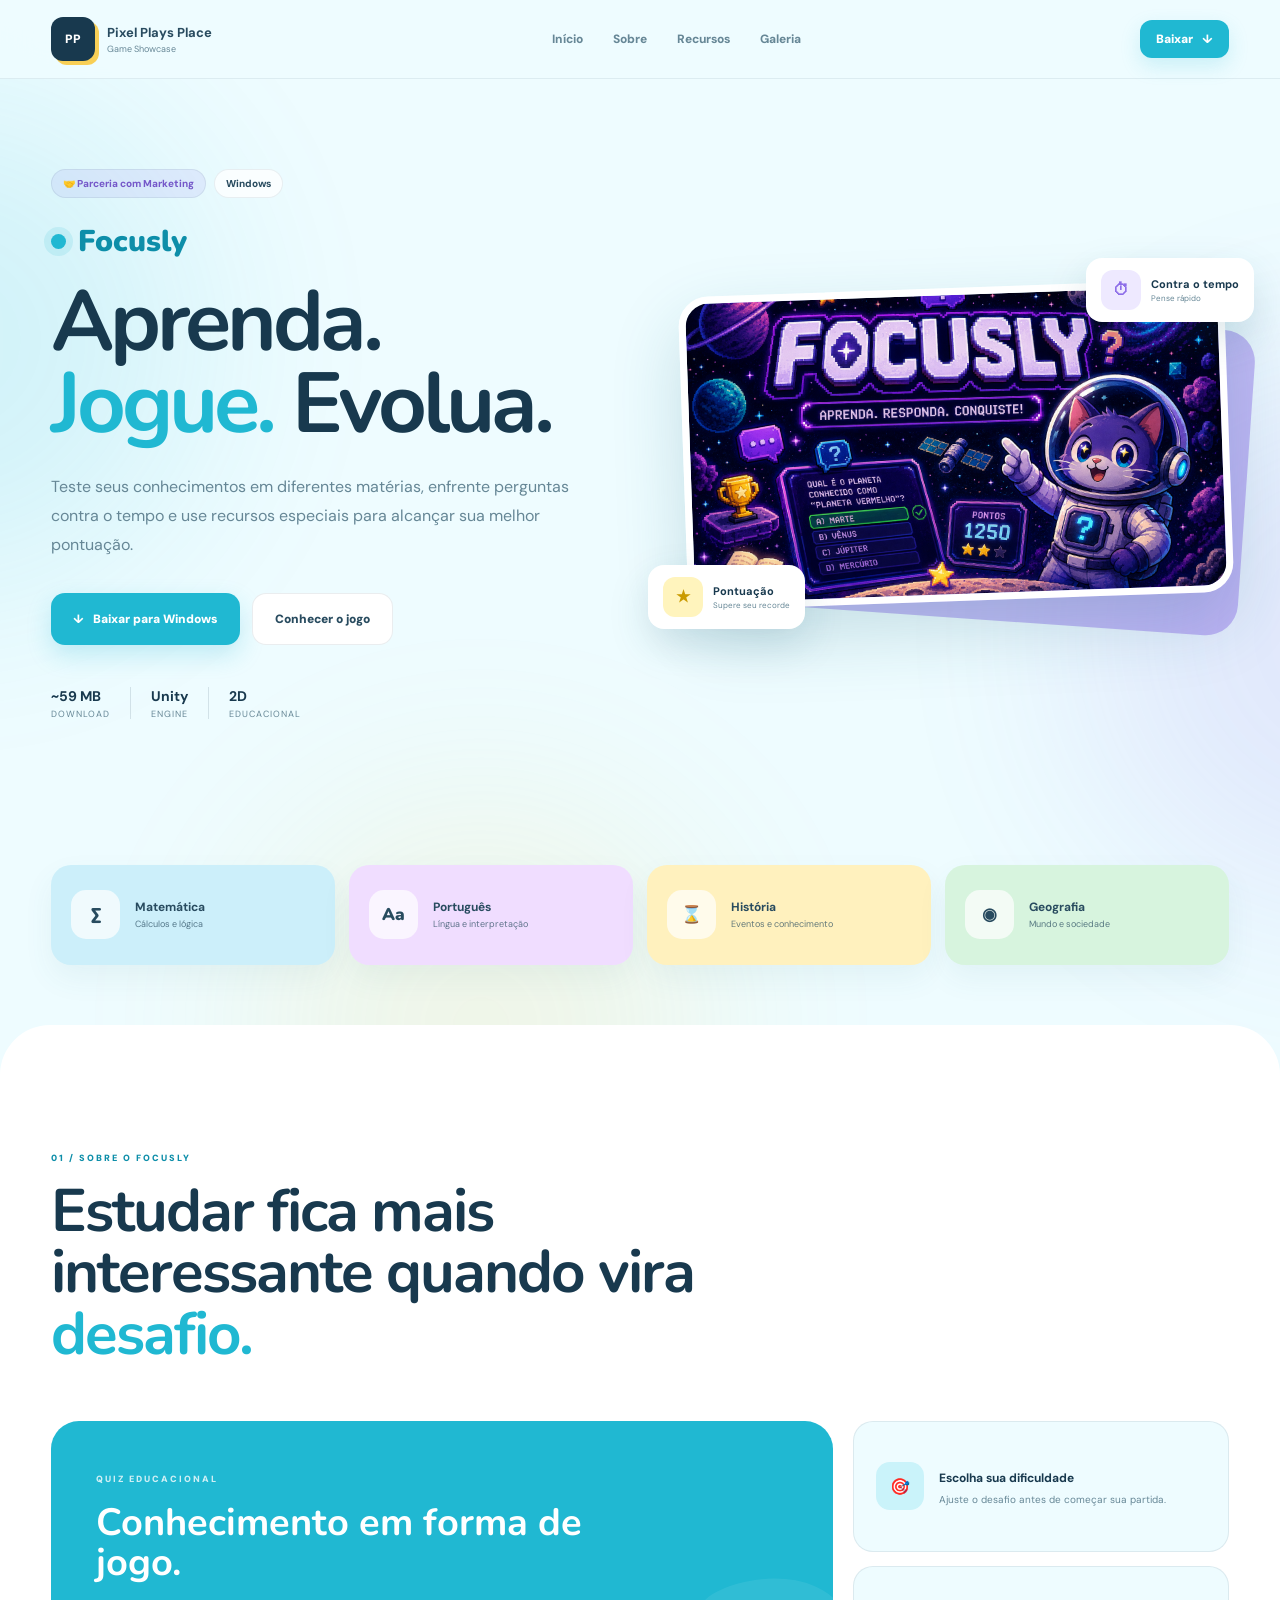
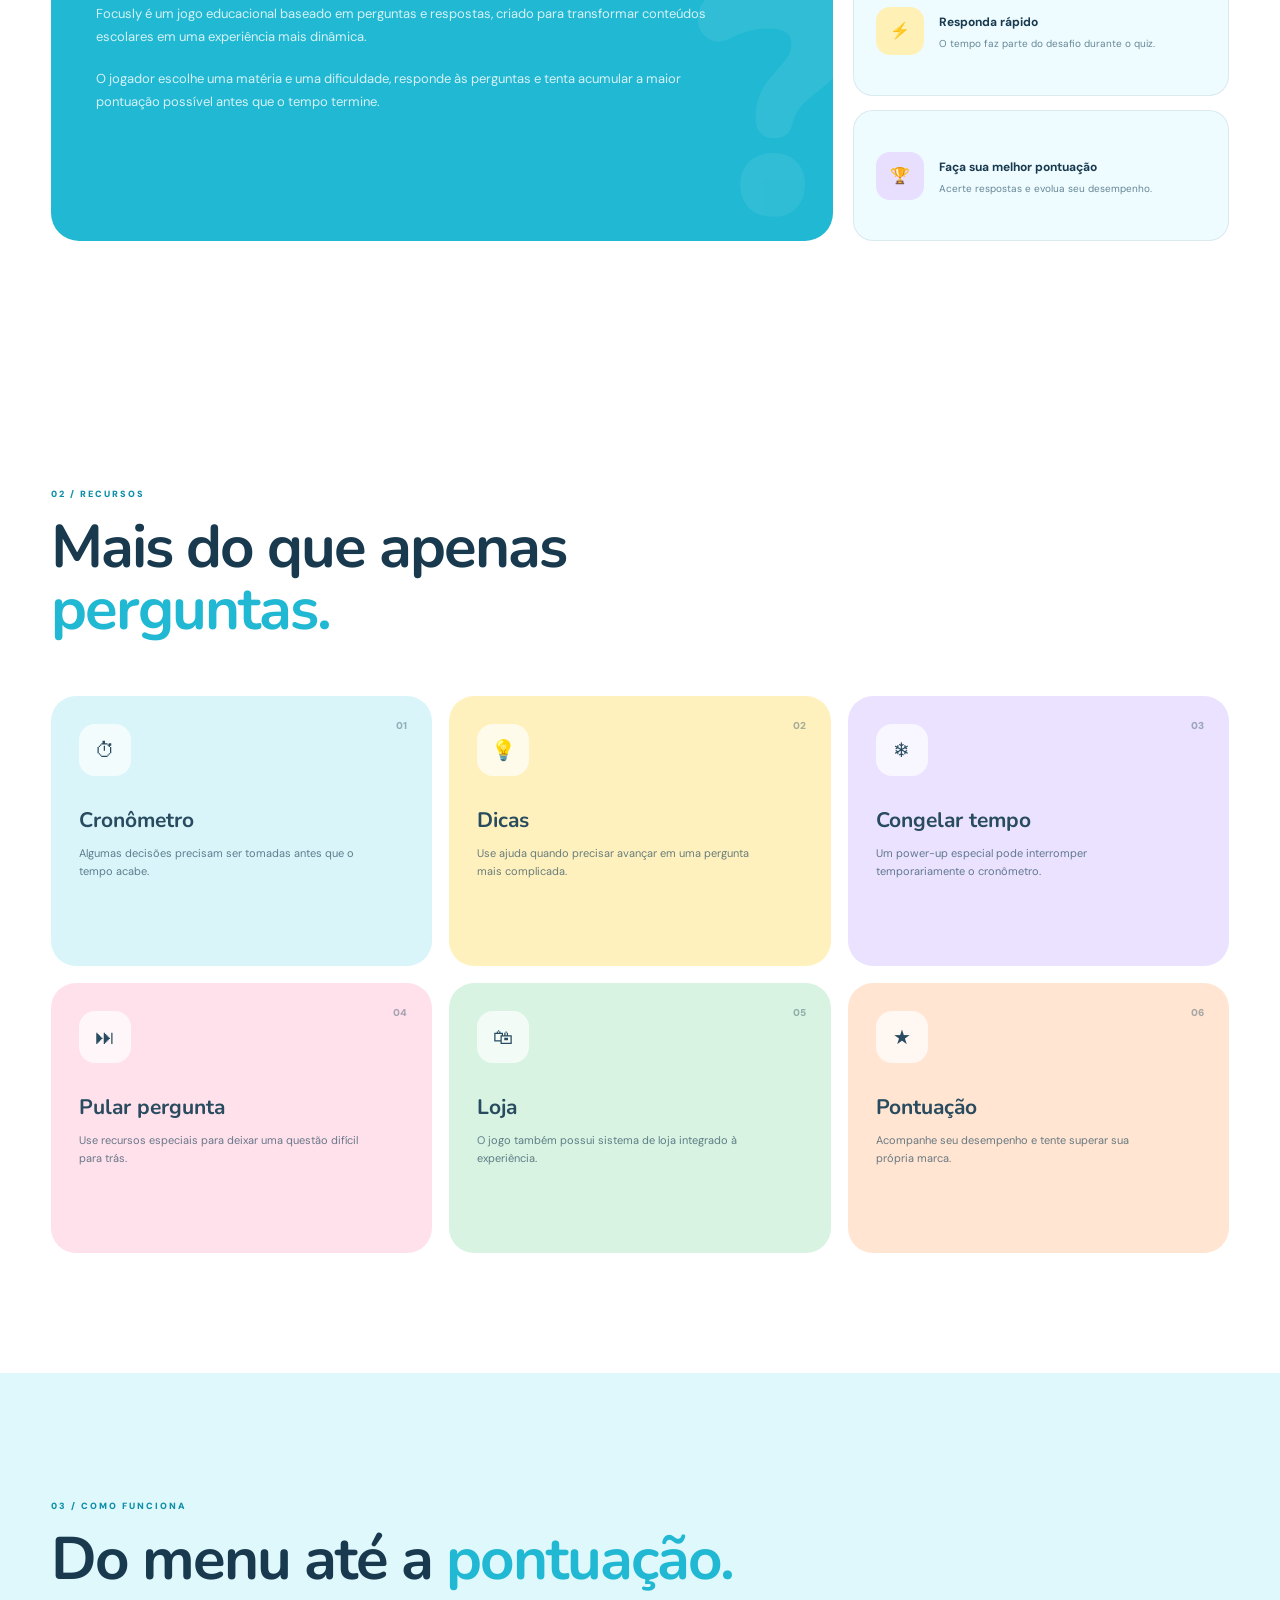
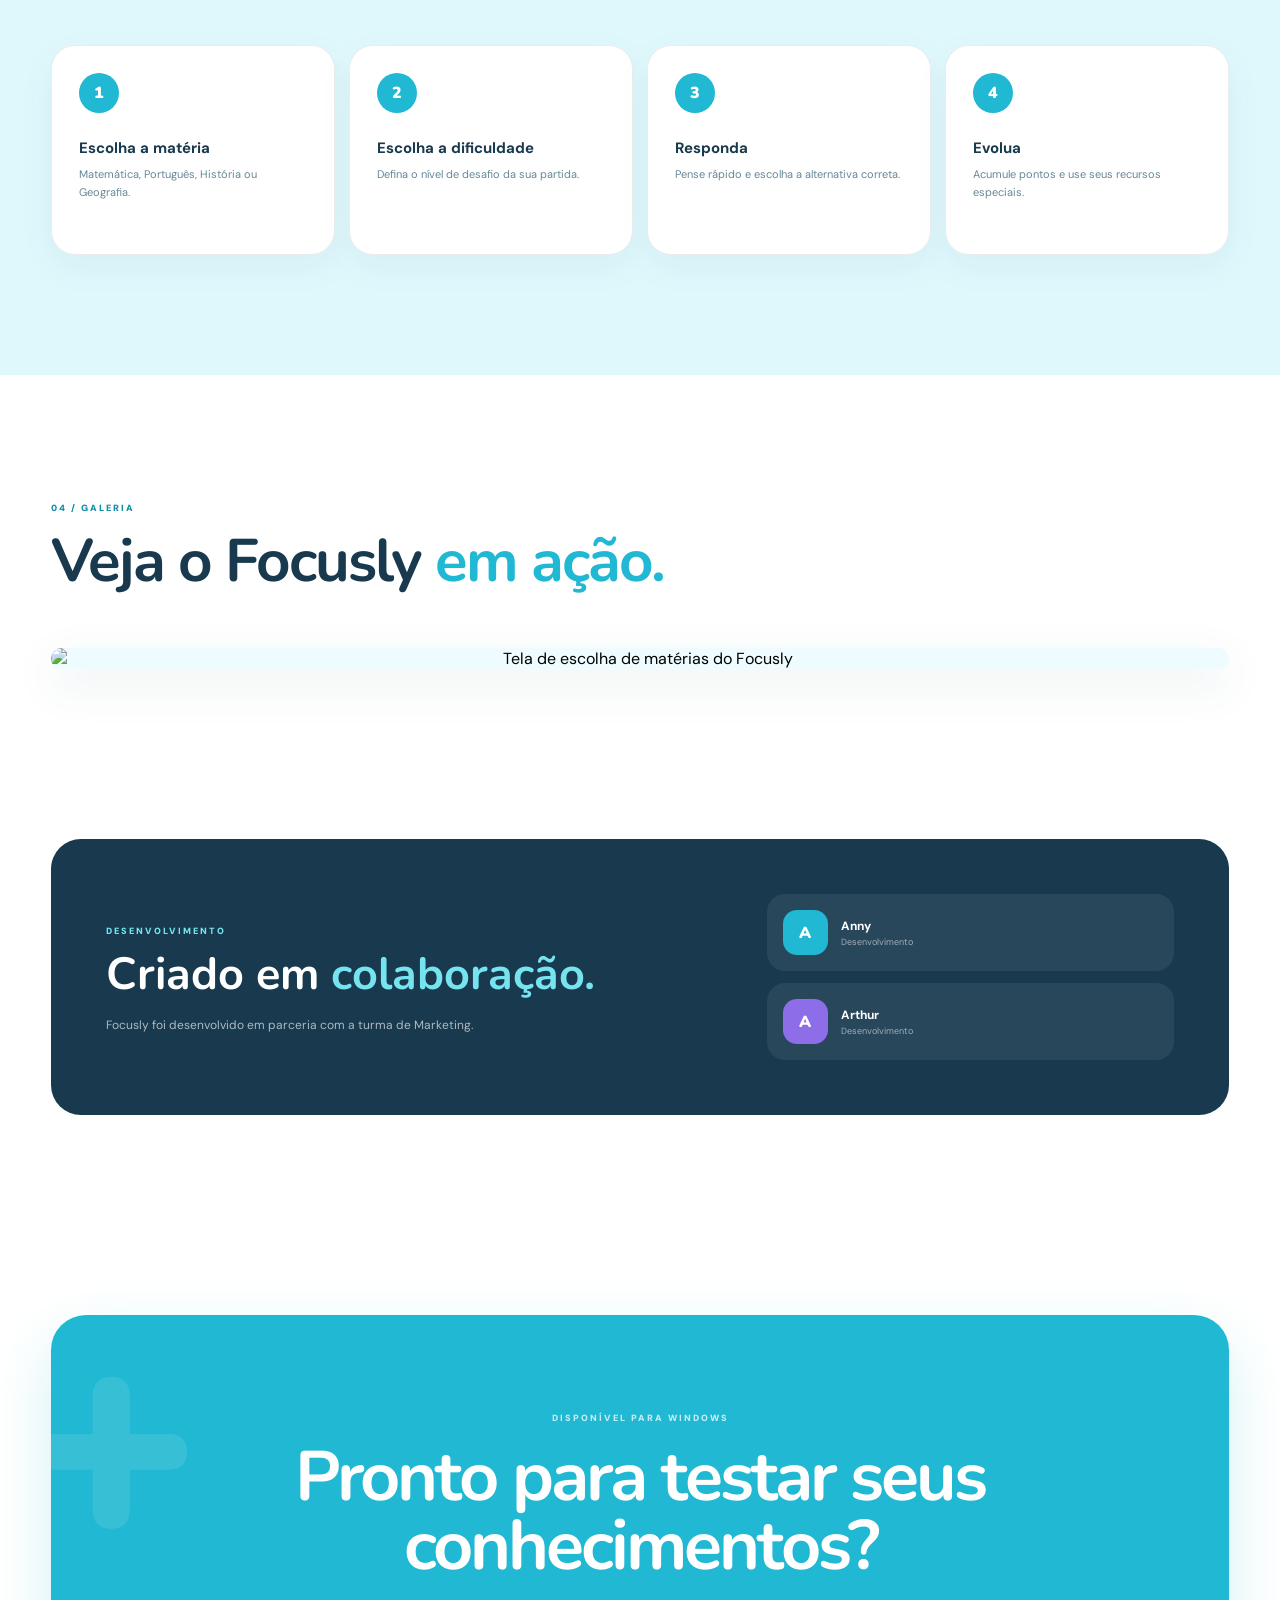
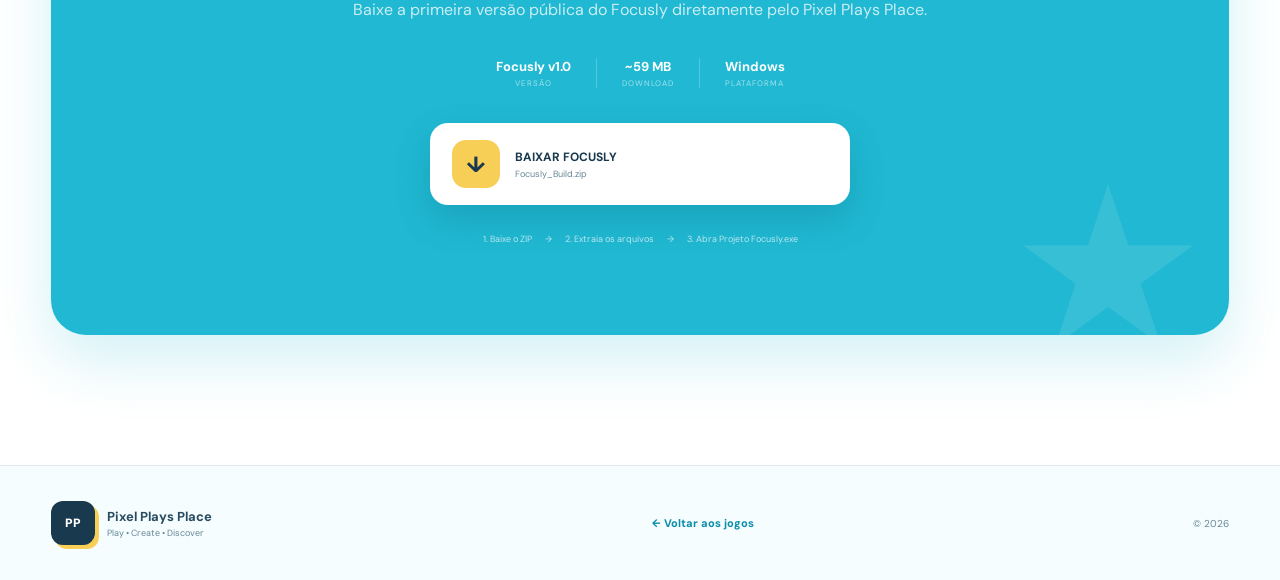
==== jogos/focusly.html @ 1f6dc131 "Focusly" ====
<!DOCTYPE html>
<html lang="pt-BR">
<head>
  <meta charset="UTF-8">

  <meta
    name="viewport"
    content="width=device-width, initial-scale=1.0"
  >

  <meta
    name="description"
    content="Focusly — quiz educacional desenvolvido por Anny e Arthur."
  >

  <title>Focusly | Pixel Plays Place</title>

  <link rel="preconnect" href="https://fonts.googleapis.com">
  <link rel="preconnect" href="https://fonts.gstatic.com" crossorigin>

  <link
    href="https://fonts.googleapis.com/css2?family=DM+Sans:wght@400;500;600;700;800;900&family=Nunito:wght@600;700;800;900&display=swap"
    rel="stylesheet"
  >

  <link rel="stylesheet" href="focusly.css">
</head>

<body>

  <!-- BARRA DE PROGRESSO -->
  <div
    class="scroll-progress"
    id="scrollProgress"
  ></div>


  <!-- FORMAS DO FUNDO -->
  <div class="background-shape shape-one"></div>
  <div class="background-shape shape-two"></div>
  <div class="background-shape shape-three"></div>


  <!-- ===================================== -->
  <!-- HEADER -->
  <!-- ===================================== -->

  <header class="topbar">

    <div class="container topbar-content">

      <a
        href="../index.html"
        class="pixel-brand"
      >

        <div class="pixel-brand-icon">
          PP
        </div>

        <div>
          <strong>
            Pixel Plays Place
          </strong>

          <span>
            Game Showcase
          </span>
        </div>

      </a>


      <nav class="nav">

        <a href="#inicio">
          Início
        </a>

        <a href="#sobre">
          Sobre
        </a>

        <a href="#recursos">
          Recursos
        </a>

        <a href="#galeria">
          Galeria
        </a>

      </nav>


      <a
        href="#download"
        class="top-download"
      >
        Baixar
        <span>↓</span>
      </a>

    </div>

  </header>



  <main>


    <!-- ===================================== -->
    <!-- HERO -->
    <!-- ===================================== -->

    <section
      class="hero"
      id="inicio"
    >

      <div class="container hero-grid">


        <!-- TEXTO -->
        <div class="hero-content reveal">

          <div class="hero-badges">

            <span class="badge marketing">
              🤝 Parceria com Marketing
            </span>

            <span class="badge windows">
              Windows
            </span>

          </div>


          <div class="focusly-logo-text">

            <span class="logo-dot"></span>

            <h1>
              Focusly
            </h1>

          </div>


          <h2>
            Aprenda.
            <span>Jogue.</span>
            Evolua.
          </h2>


          <p class="hero-description">
            Teste seus conhecimentos em diferentes matérias,
            enfrente perguntas contra o tempo e use recursos
            especiais para alcançar sua melhor pontuação.
          </p>


          <div class="hero-actions">

            <a
              href="#download"
              class="button primary-button"
            >
              <span>↓</span>
              Baixar para Windows
            </a>


            <a
              href="#sobre"
              class="button secondary-button"
            >
              Conhecer o jogo
            </a>

          </div>


          <div class="hero-info">

            <div>
              <strong>
                ~59 MB
              </strong>

              <span>
                Download
              </span>
            </div>


            <i></i>


            <div>
              <strong>
                Unity
              </strong>

              <span>
                Engine
              </span>
            </div>


            <i></i>


            <div>
              <strong>
                2D
              </strong>

              <span>
                Educacional
              </span>
            </div>

          </div>

        </div>



        <!-- VISUAL -->
        <div class="hero-visual reveal">

          <div class="hero-cover-shadow"></div>


          <div class="hero-cover">

            <img
              src="../assets/capas/focusly.png"
              alt="Capa oficial do Focusly"
            >

          </div>


          <div class="floating-card floating-card-one">

            <div class="floating-icon yellow">
              ★
            </div>

            <div>
              <strong>
                Pontuação
              </strong>

              <span>
                Supere seu recorde
              </span>
            </div>

          </div>


          <div class="floating-card floating-card-two">

            <div class="floating-icon purple">
              ⏱
            </div>

            <div>
              <strong>
                Contra o tempo
              </strong>

              <span>
                Pense rápido
              </span>
            </div>

          </div>

        </div>

      </div>

    </section>



    <!-- ===================================== -->
    <!-- MATÉRIAS -->
    <!-- ===================================== -->

    <section class="subjects-strip">

      <div class="container subjects-grid">


        <div class="subject maths reveal">

          <span class="subject-icon">
            ∑
          </span>

          <div>
            <strong>
              Matemática
            </strong>

            <span>
              Cálculos e lógica
            </span>
          </div>

        </div>


        <div class="subject portuguese reveal">

          <span class="subject-icon">
            Aa
          </span>

          <div>
            <strong>
              Português
            </strong>

            <span>
              Língua e interpretação
            </span>
          </div>

        </div>


        <div class="subject history reveal">

          <span class="subject-icon">
            ⌛
          </span>

          <div>
            <strong>
              História
            </strong>

            <span>
              Eventos e conhecimento
            </span>
          </div>

        </div>


        <div class="subject geography reveal">

          <span class="subject-icon">
            ◉
          </span>

          <div>
            <strong>
              Geografia
            </strong>

            <span>
              Mundo e sociedade
            </span>
          </div>

        </div>

      </div>

    </section>



    <!-- ===================================== -->
    <!-- SOBRE -->
    <!-- ===================================== -->

    <section
      class="section about-section"
      id="sobre"
    >

      <div class="container">


        <div class="section-heading reveal">

          <span class="section-label">
            01 / SOBRE O FOCUSLY
          </span>

          <h2>
            Estudar fica mais interessante
            quando vira
            <span>desafio.</span>
          </h2>

        </div>



        <div class="about-grid">


          <article class="about-main reveal">

            <div class="about-decoration">
              ?
            </div>


            <span class="small-label">
              QUIZ EDUCACIONAL
            </span>


            <h3>
              Conhecimento em forma de jogo.
            </h3>


            <p>
              Focusly é um jogo educacional baseado em perguntas
              e respostas, criado para transformar conteúdos
              escolares em uma experiência mais dinâmica.
            </p>


            <p>
              O jogador escolhe uma matéria e uma dificuldade,
              responde às perguntas e tenta acumular a maior
              pontuação possível antes que o tempo termine.
            </p>

          </article>



          <div class="about-cards">


            <article class="about-card reveal">

              <div class="about-card-icon blue">
                🎯
              </div>

              <div>

                <strong>
                  Escolha sua dificuldade
                </strong>

                <p>
                  Ajuste o desafio antes de começar sua partida.
                </p>

              </div>

            </article>


            <article class="about-card reveal">

              <div class="about-card-icon yellow">
                ⚡
              </div>

              <div>

                <strong>
                  Responda rápido
                </strong>

                <p>
                  O tempo faz parte do desafio durante o quiz.
                </p>

              </div>

            </article>


            <article class="about-card reveal">

              <div class="about-card-icon purple">
                🏆
              </div>

              <div>

                <strong>
                  Faça sua melhor pontuação
                </strong>

                <p>
                  Acerte respostas e evolua seu desempenho.
                </p>

              </div>

            </article>

          </div>

        </div>

      </div>

    </section>



    <!-- ===================================== -->
    <!-- RECURSOS -->
    <!-- ===================================== -->

    <section
      class="section features-section"
      id="recursos"
    >

      <div class="container">


        <div class="section-heading reveal">

          <span class="section-label">
            02 / RECURSOS
          </span>

          <h2>
            Mais do que apenas
            <span>perguntas.</span>
          </h2>

        </div>



        <div class="features-grid">


          <article class="feature-card blue-feature reveal">

            <div class="feature-icon">
              ⏱
            </div>

            <span class="feature-number">
              01
            </span>

            <h3>
              Cronômetro
            </h3>

            <p>
              Algumas decisões precisam ser tomadas
              antes que o tempo acabe.
            </p>

          </article>



          <article class="feature-card yellow-feature reveal">

            <div class="feature-icon">
              💡
            </div>

            <span class="feature-number">
              02
            </span>

            <h3>
              Dicas
            </h3>

            <p>
              Use ajuda quando precisar avançar
              em uma pergunta mais complicada.
            </p>

          </article>



          <article class="feature-card purple-feature reveal">

            <div class="feature-icon">
              ❄
            </div>

            <span class="feature-number">
              03
            </span>

            <h3>
              Congelar tempo
            </h3>

            <p>
              Um power-up especial pode interromper
              temporariamente o cronômetro.
            </p>

          </article>



          <article class="feature-card pink-feature reveal">

            <div class="feature-icon">
              ⏭
            </div>

            <span class="feature-number">
              04
            </span>

            <h3>
              Pular pergunta
            </h3>

            <p>
              Use recursos especiais para deixar
              uma questão difícil para trás.
            </p>

          </article>



          <article class="feature-card green-feature reveal">

            <div class="feature-icon">
              🛍
            </div>

            <span class="feature-number">
              05
            </span>

            <h3>
              Loja
            </h3>

            <p>
              O jogo também possui sistema de loja
              integrado à experiência.
            </p>

          </article>



          <article class="feature-card orange-feature reveal">

            <div class="feature-icon">
              ★
            </div>

            <span class="feature-number">
              06
            </span>

            <h3>
              Pontuação
            </h3>

            <p>
              Acompanhe seu desempenho e tente
              superar sua própria marca.
            </p>

          </article>

        </div>

      </div>

    </section>



    <!-- ===================================== -->
    <!-- COMO JOGAR -->
    <!-- ===================================== -->

    <section class="section steps-section">

      <div class="container">


        <div class="section-heading reveal">

          <span class="section-label">
            03 / COMO FUNCIONA
          </span>

          <h2>
            Do menu até a
            <span>pontuação.</span>
          </h2>

        </div>



        <div class="steps-grid">


          <article class="step-card reveal">

            <span class="step-number">
              1
            </span>

            <div>

              <h3>
                Escolha a matéria
              </h3>

              <p>
                Matemática, Português,
                História ou Geografia.
              </p>

            </div>

          </article>



          <article class="step-card reveal">

            <span class="step-number">
              2
            </span>

            <div>

              <h3>
                Escolha a dificuldade
              </h3>

              <p>
                Defina o nível de desafio
                da sua partida.
              </p>

            </div>

          </article>



          <article class="step-card reveal">

            <span class="step-number">
              3
            </span>

            <div>

              <h3>
                Responda
              </h3>

              <p>
                Pense rápido e escolha
                a alternativa correta.
              </p>

            </div>

          </article>



          <article class="step-card reveal">

            <span class="step-number">
              4
            </span>

            <div>

              <h3>
                Evolua
              </h3>

              <p>
                Acumule pontos e use
                seus recursos especiais.
              </p>

            </div>

          </article>

        </div>

      </div>

    </section>



    <!-- ===================================== -->
    <!-- GALERIA -->
    <!-- ===================================== -->

    <section
      class="section gallery-section"
      id="galeria"
    >

      <div class="container">


        <div class="section-heading reveal">

          <span class="section-label">
            04 / GALERIA
          </span>

          <h2>
            Veja o Focusly
            <span>em ação.</span>
          </h2>

        </div>



        <div class="gallery-grid">


          <button
            class="screenshot main-screenshot reveal"
            data-image="../assets/screenshots/focusly-menu.png"
            type="button"
          >

            <img
              src="../assets/screenshots/focusly-menu.png"
              alt="Tela de escolha de matérias do Focusly"
            >

            <div class="screenshot-overlay">
              <span>
                Ampliar
              </span>
            </div>

          </button>



          <!--
            Quando tiver mais prints,
            basta duplicar esse bloco:

          <button
            class="screenshot reveal"
            data-image="../assets/screenshots/focusly-jogo.png"
            type="button"
          >
            <img
              src="../assets/screenshots/focusly-jogo.png"
              alt="Gameplay do Focusly"
            >

            <div class="screenshot-overlay">
              <span>Ampliar</span>
            </div>
          </button>
          -->

        </div>

      </div>

    </section>



    <!-- ===================================== -->
    <!-- EQUIPE -->
    <!-- ===================================== -->

    <section class="section team-section">

      <div class="container">


        <div class="team-panel reveal">


          <div class="team-text">

            <span class="section-label">
              DESENVOLVIMENTO
            </span>

            <h2>
              Criado em
              <span>colaboração.</span>
            </h2>

            <p>
              Focusly foi desenvolvido em parceria
              com a turma de Marketing.
            </p>

          </div>



          <div class="team-members">


            <div class="team-member">

              <div class="member-avatar">
                A
              </div>

              <div>
                <strong>
                  Anny
                </strong>

                <span>
                  Desenvolvimento
                </span>
              </div>

            </div>


            <div class="team-member">

              <div class="member-avatar purple-avatar">
                A
              </div>

              <div>
                <strong>
                  Arthur
                </strong>

                <span>
                  Desenvolvimento
                </span>
              </div>

            </div>

          </div>

        </div>

      </div>

    </section>



    <!-- ===================================== -->
    <!-- DOWNLOAD -->
    <!-- ===================================== -->

    <section
      class="download-section"
      id="download"
    >

      <div class="container">


        <div class="download-card reveal">


          <div class="download-decoration decoration-one">
            +
          </div>

          <div class="download-decoration decoration-two">
            ★
          </div>


          <span class="download-label">
            DISPONÍVEL PARA WINDOWS
          </span>


          <h2>
            Pronto para testar
            seus conhecimentos?
          </h2>


          <p>
            Baixe a primeira versão pública
            do Focusly diretamente pelo
            Pixel Plays Place.
          </p>


          <div class="download-info">

            <div>
              <strong>
                Focusly v1.0
              </strong>

              <span>
                Versão
              </span>
            </div>


            <i></i>


            <div>
              <strong>
                ~59 MB
              </strong>

              <span>
                Download
              </span>
            </div>


            <i></i>


            <div>
              <strong>
                Windows
              </strong>

              <span>
                Plataforma
              </span>
            </div>

          </div>


          <a
            href="https://github.com/jhonata5790/Pixel-Plays-Place/releases/download/focusly-v1.0.0/Focusly_Build.zip"
            class="download-button"
          >

            <span class="download-arrow">
              ↓
            </span>

            <div>
              <strong>
                BAIXAR FOCUSLY
              </strong>

              <span>
                Focusly_Build.zip
              </span>
            </div>

          </a>


          <div class="install-guide">

            <span>
              1. Baixe o ZIP
            </span>

            <i>→</i>

            <span>
              2. Extraia os arquivos
            </span>

            <i>→</i>

            <span>
              3. Abra Projeto Focusly.exe
            </span>

          </div>

        </div>

      </div>

    </section>



  </main>



  <!-- ===================================== -->
  <!-- FOOTER -->
  <!-- ===================================== -->

  <footer class="footer">

    <div class="container footer-content">


      <a
        href="../index.html"
        class="pixel-brand"
      >

        <div class="pixel-brand-icon">
          PP
        </div>

        <div>

          <strong>
            Pixel Plays Place
          </strong>

          <span>
            Play • Create • Discover
          </span>

        </div>

      </a>


      <a
        href="../index.html#jogos"
        class="back-games"
      >
        ← Voltar aos jogos
      </a>


      <span class="copyright">
        © <span id="currentYear"></span>
      </span>

    </div>

  </footer>



  <!-- ===================================== -->
  <!-- LIGHTBOX -->
  <!-- ===================================== -->

  <div
    class="lightbox"
    id="lightbox"
  >

    <button
      class="lightbox-close"
      id="lightboxClose"
      type="button"
    >
      ×
    </button>

    <img
      src=""
      alt="Screenshot ampliada"
      id="lightboxImage"
    >

  </div>


  <script src="focusly.js"></script>

</body>
</html>
---- jogos/focusly.css ----
:root {
  --focus-bg: #eefcff;
  --focus-bg-secondary: #dff8fc;

  --focus-blue: #20b8d2;
  --focus-blue-dark: #0d8ea9;
  --focus-cyan: #75e4ef;

  --focus-purple: #8d6de8;
  --focus-pink: #f17ca5;
  --focus-yellow: #f8cf56;
  --focus-green: #61cf94;
  --focus-orange: #f49a5c;

  --focus-navy: #18394e;

  --focus-text: #284b5f;
  --focus-muted: #668796;

  --white: #ffffff;

  --border: rgba(24, 57, 78, 0.09);

  --container: 1180px;
}



/* ==========================================
   RESET
========================================== */

* {
  margin: 0;
  padding: 0;
  box-sizing: border-box;
}


html {
  scroll-behavior: smooth;
}


body {
  min-height: 100vh;

  overflow-x: hidden;

  font-family:
    "DM Sans",
    sans-serif;

  background:
    var(--focus-bg);

  color:
    var(--focus-text);
}


a {
  color: inherit;
  text-decoration: none;
}


button {
  font: inherit;
}


img {
  display: block;
  width: 100%;
}


.container {
  width:
    min(
      92%,
      var(--container)
    );

  margin:
    0 auto;
}



/* ==========================================
   SCROLL
========================================== */

.scroll-progress {
  position: fixed;

  top: 0;
  left: 0;

  width: 0%;
  height: 4px;

  z-index: 9999;

  background:
    linear-gradient(
      90deg,
      var(--focus-blue),
      var(--focus-purple),
      var(--focus-pink)
    );
}



/* ==========================================
   BACKGROUND
========================================== */

.background-shape {
  position: fixed;

  z-index: -5;

  border-radius: 50%;

  filter: blur(100px);

  opacity: 0.13;

  pointer-events: none;
}


.shape-one {
  width: 500px;
  height: 500px;

  top: 10%;
  left: -300px;

  background:
    var(--focus-blue);
}


.shape-two {
  width: 550px;
  height: 550px;

  right: -350px;
  top: 40%;

  background:
    var(--focus-purple);
}


.shape-three {
  width: 450px;
  height: 450px;

  left: 20%;
  bottom: -350px;

  background:
    var(--focus-yellow);
}



/* ==========================================
   HEADER
========================================== */

.topbar {
  position: sticky;

  top: 0;

  z-index: 1000;

  border-bottom:
    1px solid
    rgba(24, 57, 78, 0.08);

  background:
    rgba(238, 252, 255, 0.88);

  backdrop-filter:
    blur(20px);
}


.topbar-content {
  min-height: 78px;

  display: flex;

  align-items: center;
  justify-content: space-between;
}


.pixel-brand {
  display: flex;

  align-items: center;

  gap: 12px;
}


.pixel-brand-icon {
  width: 44px;
  height: 44px;

  display: grid;

  place-items: center;

  border-radius: 12px;

  background:
    var(--focus-navy);

  color:
    white;

  font-weight: 900;

  font-size: 12px;

  box-shadow:
    4px 4px 0
    var(--focus-yellow);
}


.pixel-brand > div:last-child {
  display: flex;

  flex-direction: column;

  gap: 2px;
}


.pixel-brand strong {
  font-size: 13px;
}


.pixel-brand span {
  color:
    var(--focus-muted);

  font-size: 9px;
}


.nav {
  display: flex;

  gap: 30px;
}


.nav a {
  color:
    var(--focus-muted);

  font-size: 12px;

  font-weight: 800;

  transition:
    color 0.2s;
}


.nav a:hover {
  color:
    var(--focus-blue-dark);
}


.top-download {
  padding:
    11px 16px;

  display: flex;

  gap: 9px;

  border-radius:
    12px;

  background:
    var(--focus-blue);

  color:
    white;

  font-size:
    12px;

  font-weight: 900;

  box-shadow:
    0 8px 20px
    rgba(32, 184, 210, 0.18);

  transition:
    transform 0.2s;
}


.top-download:hover {
  transform:
    translateY(-3px);
}



/* ==========================================
   HERO
========================================== */

.hero {
  min-height:
    700px;

  display: flex;

  align-items: center;

  padding:
    90px 0 120px;
}


.hero-grid {
  display: grid;

  grid-template-columns:
    1fr 1fr;

  align-items: center;

  gap: 85px;
}


.hero-badges {
  display: flex;

  flex-wrap: wrap;

  gap: 8px;
}


.badge {
  padding:
    7px 11px;

  border-radius:
    50px;

  background:
    rgba(255, 255, 255, 0.75);

  border:
    1px solid
    rgba(24, 57, 78, 0.08);

  color:
    var(--focus-text);

  font-size:
    10px;

  font-weight: 800;
}


.marketing {
  color:
    #7558c9;

  background:
    rgba(141, 109, 232, 0.11);
}


.focusly-logo-text {
  display: flex;

  align-items: center;

  gap: 12px;

  margin-top:
    23px;
}


.logo-dot {
  width: 15px;
  height: 15px;

  border-radius: 50%;

  background:
    var(--focus-blue);

  box-shadow:
    0 0 0 7px
    rgba(32, 184, 210, 0.13);
}


.focusly-logo-text h1 {
  color:
    var(--focus-blue-dark);

  font-family:
    "Nunito",
    sans-serif;

  font-size:
    30px;

  font-weight: 900;
}


.hero h2 {
  max-width:
    650px;

  margin-top:
    20px;

  color:
    var(--focus-navy);

  font-family:
    "Nunito",
    sans-serif;

  font-size:
    clamp(
      53px,
      7vw,
      85px
    );

  line-height:
    0.96;

  letter-spacing:
    -4px;
}


.hero h2 span {
  color:
    var(--focus-blue);
}


.hero-description {
  max-width:
    580px;

  margin-top:
    28px;

  color:
    var(--focus-muted);

  font-size:
    16px;

  line-height:
    1.8;
}


.hero-actions {
  display: flex;

  gap: 12px;

  margin-top:
    33px;
}


.button {
  min-height: 52px;

  padding:
    0 22px;

  display: inline-flex;

  align-items: center;
  justify-content: center;

  gap: 9px;

  border-radius:
    14px;

  font-size:
    12px;

  font-weight: 900;

  transition:
    transform 0.2s,
    box-shadow 0.2s;
}


.primary-button {
  background:
    var(--focus-blue);

  color:
    white;

  box-shadow:
    0 10px 25px
    rgba(32, 184, 210, 0.22);
}


.primary-button:hover {
  transform:
    translateY(-4px);

  box-shadow:
    0 15px 35px
    rgba(32, 184, 210, 0.28);
}


.secondary-button {
  background:
    white;

  color:
    var(--focus-text);

  border:
    1px solid
    var(--border);
}


.secondary-button:hover {
  transform:
    translateY(-3px);
}


.hero-info {
  margin-top:
    42px;

  display: flex;

  align-items: center;

  gap: 20px;
}


.hero-info > div {
  display: flex;

  flex-direction: column;

  gap: 3px;
}


.hero-info strong {
  color:
    var(--focus-navy);

  font-size:
    14px;
}


.hero-info span {
  color:
    var(--focus-muted);

  font-size:
    9px;

  text-transform:
    uppercase;

  letter-spacing:
    1px;
}


.hero-info i {
  width: 1px;
  height: 32px;

  background:
    rgba(24, 57, 78, 0.13);
}



/* ==========================================
   HERO COVER
========================================== */

.hero-visual {
  position: relative;

  max-width:
    560px;

  margin:
    auto;

  width: 100%;
}


.hero-cover-shadow {
  position: absolute;

  inset:
    25px -18px -18px 25px;

  border-radius:
    32px;

  background:
    var(--focus-purple);

  transform:
    rotate(4deg);

  opacity: 0.45;
}


.hero-cover {
  position: relative;

  z-index: 2;

  overflow: hidden;

  border-radius:
    30px;

  border:
    7px solid
    white;

  box-shadow:
    0 28px 70px
    rgba(32, 104, 125, 0.2);

  transform:
    rotate(-2deg);

  transition:
    transform 0.3s;
}


.hero-cover:hover {
  transform:
    rotate(0)
    translateY(-5px);
}


.hero-cover img {
  aspect-ratio:
    16 / 9;

  object-fit:
    cover;
}


.floating-card {
  position: absolute;

  z-index: 5;

  padding:
    12px 15px;

  display: flex;

  align-items: center;

  gap: 10px;

  border-radius:
    16px;

  background:
    white;

  box-shadow:
    0 16px 40px
    rgba(30, 96, 115, 0.15);
}


.floating-card-one {
  left: -35px;
  bottom: -28px;
}


.floating-card-two {
  right: -25px;
  top: -30px;
}


.floating-icon {
  width: 40px;
  height: 40px;

  display: grid;

  place-items: center;

  border-radius:
    12px;

  font-weight: 900;
}


.floating-icon.yellow {
  background:
    #fff4bd;

  color:
    #ca9b00;
}


.floating-icon.purple {
  background:
    #eee9ff;

  color:
    var(--focus-purple);
}


.floating-card > div:last-child {
  display: flex;

  flex-direction: column;

  gap: 2px;
}


.floating-card strong {
  color:
    var(--focus-navy);

  font-size:
    11px;
}


.floating-card span {
  color:
    var(--focus-muted);

  font-size:
    8px;
}



/* ==========================================
   SUBJECTS
========================================== */

.subjects-strip {
  padding:
    25px 0 60px;
}


.subjects-grid {
  display: grid;

  grid-template-columns:
    repeat(4, 1fr);

  gap: 14px;
}


.subject {
  min-height:
    100px;

  padding:
    20px;

  display: flex;

  align-items: center;

  gap: 15px;

  border-radius:
    20px;

  box-shadow:
    0 13px 30px
    rgba(51, 110, 126, 0.07);
}


.subject-icon {
  width: 49px;
  height: 49px;

  flex-shrink: 0;

  display: grid;

  place-items: center;

  border-radius:
    15px;

  background:
    rgba(255, 255, 255, 0.7);

  font-family:
    "Nunito",
    sans-serif;

  font-weight: 900;

  font-size: 17px;
}


.subject > div {
  display: flex;

  flex-direction: column;

  gap: 3px;
}


.subject strong {
  font-size:
    12px;
}


.subject div span {
  font-size:
    9px;

  opacity:
    0.72;
}


.maths {
  background:
    #cceffa;
}


.portuguese {
  background:
    #f0ddff;
}


.history {
  background:
    #fff1be;
}


.geography {
  background:
    #d7f4de;
}



/* ==========================================
   GLOBAL SECTION
========================================== */

.section {
  padding:
    120px 0;
}


.section-heading {
  margin-bottom:
    55px;
}


.section-label,
.small-label {
  color:
    var(--focus-blue-dark);

  font-size:
    9px;

  font-weight:
    900;

  letter-spacing:
    2px;
}


.section-heading h2 {
  max-width:
    760px;

  margin-top:
    15px;

  color:
    var(--focus-navy);

  font-family:
    "Nunito",
    sans-serif;

  font-size:
    clamp(
      38px,
      5vw,
      60px
    );

  line-height:
    1.03;

  letter-spacing:
    -2px;
}


.section-heading h2 span {
  color:
    var(--focus-blue);
}



/* ==========================================
   ABOUT
========================================== */

.about-section {
  background:
    white;

  border-radius:
    50px 50px 0 0;
}


.about-grid {
  display: grid;

  grid-template-columns:
    1.35fr 0.65fr;

  gap: 20px;
}


.about-main {
  min-height:
    420px;

  position: relative;

  overflow: hidden;

  padding:
    45px;

  border-radius:
    28px;

  background:
    var(--focus-blue);

  color:
    white;
}


.about-decoration {
  position: absolute;

  right: -20px;
  bottom: -90px;

  font-family:
    "Nunito",
    sans-serif;

  font-size:
    330px;

  font-weight: 900;

  opacity: 0.07;
}


.about-main .small-label {
  color:
    rgba(255, 255, 255, 0.78);
}


.about-main h3 {
  position: relative;

  max-width:
    560px;

  margin-top:
    16px;

  font-family:
    "Nunito",
    sans-serif;

  font-size:
    38px;

  line-height:
    1.05;
}


.about-main p {
  position: relative;

  max-width:
    650px;

  margin-top:
    20px;

  color:
    rgba(255, 255, 255, 0.81);

  line-height:
    1.75;

  font-size:
    13px;
}


.about-cards {
  display: grid;

  gap: 14px;
}


.about-card {
  padding:
    22px;

  display: flex;

  align-items: center;

  gap: 15px;

  border-radius:
    20px;

  background:
    var(--focus-bg);

  border:
    1px solid
    var(--border);
}


.about-card-icon {
  width: 48px;
  height: 48px;

  flex-shrink: 0;

  display: grid;

  place-items: center;

  border-radius:
    14px;
}


.about-card-icon.blue {
  background:
    #caf3fa;
}


.about-card-icon.yellow {
  background:
    #fff0b6;
}


.about-card-icon.purple {
  background:
    #e8dfff;
}


.about-card strong {
  color:
    var(--focus-navy);

  font-size:
    12px;
}


.about-card p {
  margin-top:
    5px;

  color:
    var(--focus-muted);

  font-size:
    10px;

  line-height:
    1.5;
}



/* ==========================================
   FEATURES
========================================== */

.features-section {
  background:
    white;
}


.features-grid {
  display: grid;

  grid-template-columns:
    repeat(3, 1fr);

  gap: 17px;
}


.feature-card {
  position: relative;

  min-height:
    270px;

  padding:
    28px;

  border-radius:
    25px;

  transition:
    transform 0.25s,
    box-shadow 0.25s;
}


.feature-card:hover {
  transform:
    translateY(-7px);

  box-shadow:
    0 20px 40px
    rgba(30, 91, 111, 0.1);
}


.feature-icon {
  width: 52px;
  height: 52px;

  display: grid;

  place-items: center;

  border-radius:
    16px;

  background:
    rgba(255, 255, 255, 0.7);

  font-size:
    20px;
}


.feature-number {
  position: absolute;

  top: 23px;
  right: 25px;

  opacity: 0.4;

  font-size:
    10px;

  font-weight: 900;
}


.feature-card h3 {
  margin-top:
    30px;

  font-family:
    "Nunito",
    sans-serif;

  font-size:
    21px;
}


.feature-card p {
  margin-top:
    10px;

  max-width:
    280px;

  font-size:
    11px;

  line-height:
    1.7;

  opacity:
    0.7;
}


.blue-feature {
  background:
    #d9f5fa;
}


.yellow-feature {
  background:
    #fff1be;
}


.purple-feature {
  background:
    #eae2ff;
}


.pink-feature {
  background:
    #ffe1eb;
}


.green-feature {
  background:
    #d9f3e2;
}


.orange-feature {
  background:
    #ffe5d2;
}



/* ==========================================
   STEPS
========================================== */

.steps-section {
  background:
    var(--focus-bg-secondary);
}


.steps-grid {
  display: grid;

  grid-template-columns:
    repeat(4, 1fr);

  gap: 14px;
}


.step-card {
  min-height:
    210px;

  padding:
    27px;

  border-radius:
    24px;

  background:
    white;

  border:
    1px solid
    var(--border);

  box-shadow:
    0 12px 35px
    rgba(38, 102, 121, 0.06);
}


.step-number {
  width: 40px;
  height: 40px;

  display: grid;

  place-items: center;

  border-radius:
    50%;

  background:
    var(--focus-blue);

  color:
    white;

  font-family:
    "Nunito",
    sans-serif;

  font-weight: 900;
}


.step-card h3 {
  margin-top:
    25px;

  color:
    var(--focus-navy);

  font-size:
    15px;
}


.step-card p {
  margin-top:
    8px;

  color:
    var(--focus-muted);

  font-size:
    11px;

  line-height:
    1.6;
}



/* ==========================================
   GALLERY
========================================== */

.gallery-section {
  background:
    white;
}


.gallery-grid {
  display: grid;

  grid-template-columns:
    repeat(2, 1fr);

  gap: 18px;
}


.screenshot {
  position: relative;

  overflow: hidden;

  border:
    0;

  border-radius:
    25px;

  cursor: pointer;

  background:
    var(--focus-bg);

  box-shadow:
    0 15px 45px
    rgba(31, 86, 104, 0.1);
}


.main-screenshot {
  grid-column:
    1 / -1;
}


.screenshot img {
  width: 100%;

  transition:
    transform 0.35s;
}


.screenshot:hover img {
  transform:
    scale(1.025);
}


.screenshot-overlay {
  position: absolute;

  inset: 0;

  display: flex;

  align-items: flex-end;

  justify-content: flex-end;

  padding: 25px;

  background:
    linear-gradient(
      transparent 60%,
      rgba(21, 57, 72, 0.38)
    );

  opacity: 0;

  transition:
    opacity 0.25s;
}


.screenshot:hover
.screenshot-overlay {
  opacity: 1;
}


.screenshot-overlay span {
  padding:
    8px 12px;

  border-radius:
    12px;

  background:
    white;

  color:
    var(--focus-navy);

  font-size:
    10px;

  font-weight: 900;
}



/* ==========================================
   TEAM
========================================== */

.team-section {
  padding-top:
    50px;

  background:
    white;
}


.team-panel {
  padding:
    55px;

  display: grid;

  grid-template-columns:
    1.2fr 0.8fr;

  align-items: center;

  gap: 50px;

  border-radius:
    30px;

  background:
    var(--focus-navy);

  color:
    white;
}


.team-text .section-label {
  color:
    var(--focus-cyan);
}


.team-text h2 {
  margin-top:
    13px;

  max-width:
    500px;

  font-family:
    "Nunito",
    sans-serif;

  font-size:
    45px;

  line-height:
    1;
}


.team-text h2 span {
  color:
    var(--focus-cyan);
}


.team-text p {
  margin-top:
    18px;

  color:
    rgba(255, 255, 255, 0.65);

  font-size:
    12px;

  line-height:
    1.7;
}


.team-members {
  display: grid;

  gap: 12px;
}


.team-member {
  padding:
    16px;

  display: flex;

  align-items: center;

  gap: 13px;

  border-radius:
    18px;

  background:
    rgba(255, 255, 255, 0.07);
}


.member-avatar {
  width: 45px;
  height: 45px;

  display: grid;

  place-items: center;

  border-radius:
    14px;

  background:
    var(--focus-blue);

  color:
    white;

  font-family:
    "Nunito",
    sans-serif;

  font-weight: 900;
}


.purple-avatar {
  background:
    var(--focus-purple);
}


.team-member > div:last-child {
  display: flex;

  flex-direction: column;

  gap: 2px;
}


.team-member strong {
  font-size:
    12px;
}


.team-member span {
  color:
    rgba(255, 255, 255, 0.56);

  font-size:
    9px;
}



/* ==========================================
   DOWNLOAD
========================================== */

.download-section {
  padding:
    80px 0 130px;

  background:
    white;
}


.download-card {
  position: relative;

  overflow: hidden;

  padding:
    90px 35px;

  text-align: center;

  border-radius:
    35px;

  background:
    var(--focus-blue);

  color:
    white;

  box-shadow:
    0 25px 60px
    rgba(32, 184, 210, 0.2);
}


.download-decoration {
  position: absolute;

  font-family:
    "Nunito",
    sans-serif;

  font-weight:
    900;

  opacity:
    0.1;
}


.decoration-one {
  top: -80px;
  left: -30px;

  font-size:
    300px;
}


.decoration-two {
  right: 40px;
  bottom: -70px;

  font-size:
    190px;
}


.download-label {
  position: relative;

  color:
    rgba(255, 255, 255, 0.75);

  font-size:
    9px;

  font-weight: 900;

  letter-spacing:
    2px;
}


.download-card h2 {
  position: relative;

  max-width:
    800px;

  margin:
    17px auto 0;

  font-family:
    "Nunito",
    sans-serif;

  font-size:
    clamp(
      40px,
      6vw,
      70px
    );

  line-height:
    0.98;

  letter-spacing:
    -3px;
}


.download-card > p {
  position: relative;

  margin-top:
    19px;

  color:
    rgba(255, 255, 255, 0.76);
}


.download-info {
  position: relative;

  margin:
    38px auto 0;

  display: flex;

  align-items: center;
  justify-content: center;

  gap: 25px;
}


.download-info > div {
  display: flex;

  flex-direction: column;

  gap: 3px;
}


.download-info strong {
  font-size:
    13px;
}


.download-info span {
  color:
    rgba(255, 255, 255, 0.58);

  font-size:
    8px;

  text-transform:
    uppercase;

  letter-spacing:
    1px;
}


.download-info i {
  width: 1px;
  height: 30px;

  background:
    rgba(255, 255, 255, 0.23);
}


.download-button {
  position: relative;

  width:
    min(
      100%,
      420px
    );

  margin:
    35px auto 0;

  padding:
    17px 22px;

  display: flex;

  align-items: center;

  gap: 15px;

  text-align: left;

  border-radius:
    18px;

  background:
    white;

  color:
    var(--focus-navy);

  box-shadow:
    0 15px 35px
    rgba(10, 94, 111, 0.23);

  transition:
    transform 0.2s,
    box-shadow 0.2s;
}


.download-button:hover {
  transform:
    translateY(-5px);

  box-shadow:
    0 20px 45px
    rgba(10, 94, 111, 0.3);
}


.download-arrow {
  width: 48px;
  height: 48px;

  flex-shrink: 0;

  display: grid;

  place-items: center;

  border-radius:
    14px;

  background:
    var(--focus-yellow);

  font-size:
    22px;

  font-weight:
    900;
}


.download-button div {
  display: flex;

  flex-direction: column;

  gap: 3px;
}


.download-button strong {
  font-size:
    12px;
}


.download-button div span {
  color:
    var(--focus-muted);

  font-size:
    9px;
}


.install-guide {
  position: relative;

  margin-top:
    28px;

  display: flex;

  justify-content: center;

  align-items: center;

  gap: 13px;

  flex-wrap: wrap;

  color:
    rgba(255, 255, 255, 0.68);

  font-size:
    9px;
}



/* ==========================================
   FOOTER
========================================== */

.footer {
  padding:
    35px 0;

  background:
    #f5fdff;

  border-top:
    1px solid
    var(--border);
}


.footer-content {
  display: flex;

  align-items: center;
  justify-content: space-between;

  gap: 30px;
}


.back-games {
  color:
    var(--focus-blue-dark);

  font-size:
    11px;

  font-weight:
    800;
}


.copyright {
  color:
    var(--focus-muted);

  font-size:
    10px;
}



/* ==========================================
   LIGHTBOX
========================================== */

.lightbox {
  position: fixed;

  inset: 0;

  z-index: 5000;

  padding: 40px;

  display: none;

  place-items: center;

  background:
    rgba(12, 36, 48, 0.88);

  backdrop-filter:
    blur(12px);
}


.lightbox.active {
  display: grid;
}


.lightbox img {
  max-width:
    min(
      1200px,
      95vw
    );

  max-height:
    88vh;

  object-fit:
    contain;

  border-radius:
    20px;

  box-shadow:
    0 30px 100px
    rgba(0, 0, 0, 0.35);
}


.lightbox-close {
  position: absolute;

  top: 25px;
  right: 35px;

  width: 45px;
  height: 45px;

  border:
    0;

  border-radius:
    50%;

  background:
    white;

  color:
    var(--focus-navy);

  font-size:
    26px;

  cursor: pointer;
}



/* ==========================================
   REVEAL
========================================== */

.reveal {
  opacity: 0;

  transform:
    translateY(25px);

  transition:
    opacity 0.65s ease,
    transform 0.65s ease;
}


.reveal.visible {
  opacity: 1;

  transform:
    translateY(0);
}



/* ==========================================
   RESPONSIVO
========================================== */

@media
(max-width: 1000px) {

  .hero-grid {
    grid-template-columns:
      1fr;

    gap: 80px;
  }


  .hero-content {
    max-width:
      700px;
  }


  .subjects-grid {
    grid-template-columns:
      repeat(2, 1fr);
  }


  .about-grid {
    grid-template-columns:
      1fr;
  }


  .features-grid {
    grid-template-columns:
      repeat(2, 1fr);
  }


  .steps-grid {
    grid-template-columns:
      repeat(2, 1fr);
  }


  .team-panel {
    grid-template-columns:
      1fr;
  }

}



@media
(max-width: 720px) {

  .nav {
    display:
      none;
  }


  .top-download {
    display:
      none;
  }


  .hero {
    padding-top:
      65px;
  }


  .hero-actions {
    flex-direction:
      column;
  }


  .button {
    width: 100%;
  }


  .hero-info {
    justify-content:
      space-between;
  }


  .floating-card {
    display:
      none;
  }


  .features-grid {
    grid-template-columns:
      1fr;
  }


  .gallery-grid {
    grid-template-columns:
      1fr;
  }


  .main-screenshot {
    grid-column:
      auto;
  }


  .footer-content {
    flex-direction:
      column;

    align-items:
      flex-start;
  }

}



@media
(max-width: 520px) {

  .pixel-brand > div:last-child {
    display:
      none;
  }


  .hero h2 {
    font-size:
      50px;

    letter-spacing:
      -3px;
  }


  .subjects-grid {
    grid-template-columns:
      1fr;
  }


  .steps-grid {
    grid-template-columns:
      1fr;
  }


  .about-main {
    padding:
      30px;
  }


  .team-panel {
    padding:
      35px 25px;
  }


  .download-card {
    padding:
      70px 22px;
  }


  .download-info {
    gap: 12px;
  }


  .install-guide {
    flex-direction:
      column;
  }


  .install-guide i {
    transform:
      rotate(90deg);
  }

}
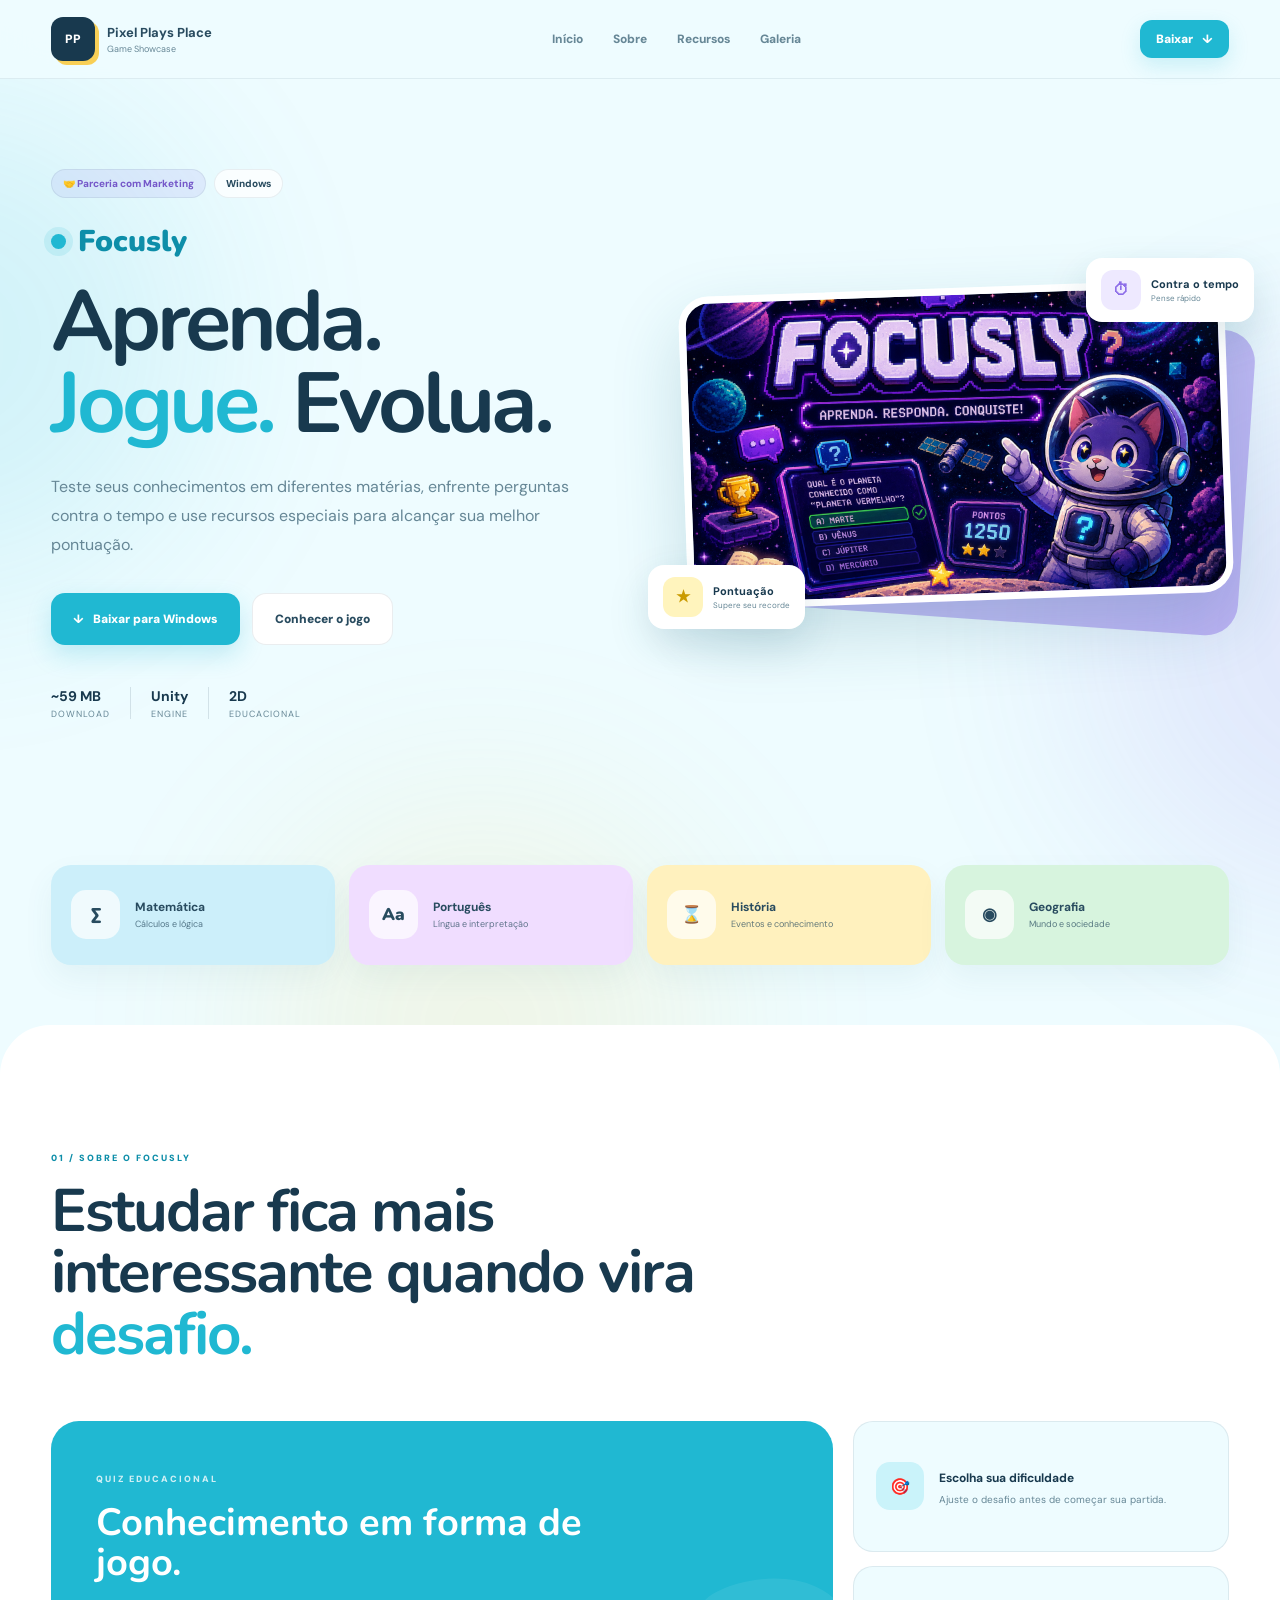
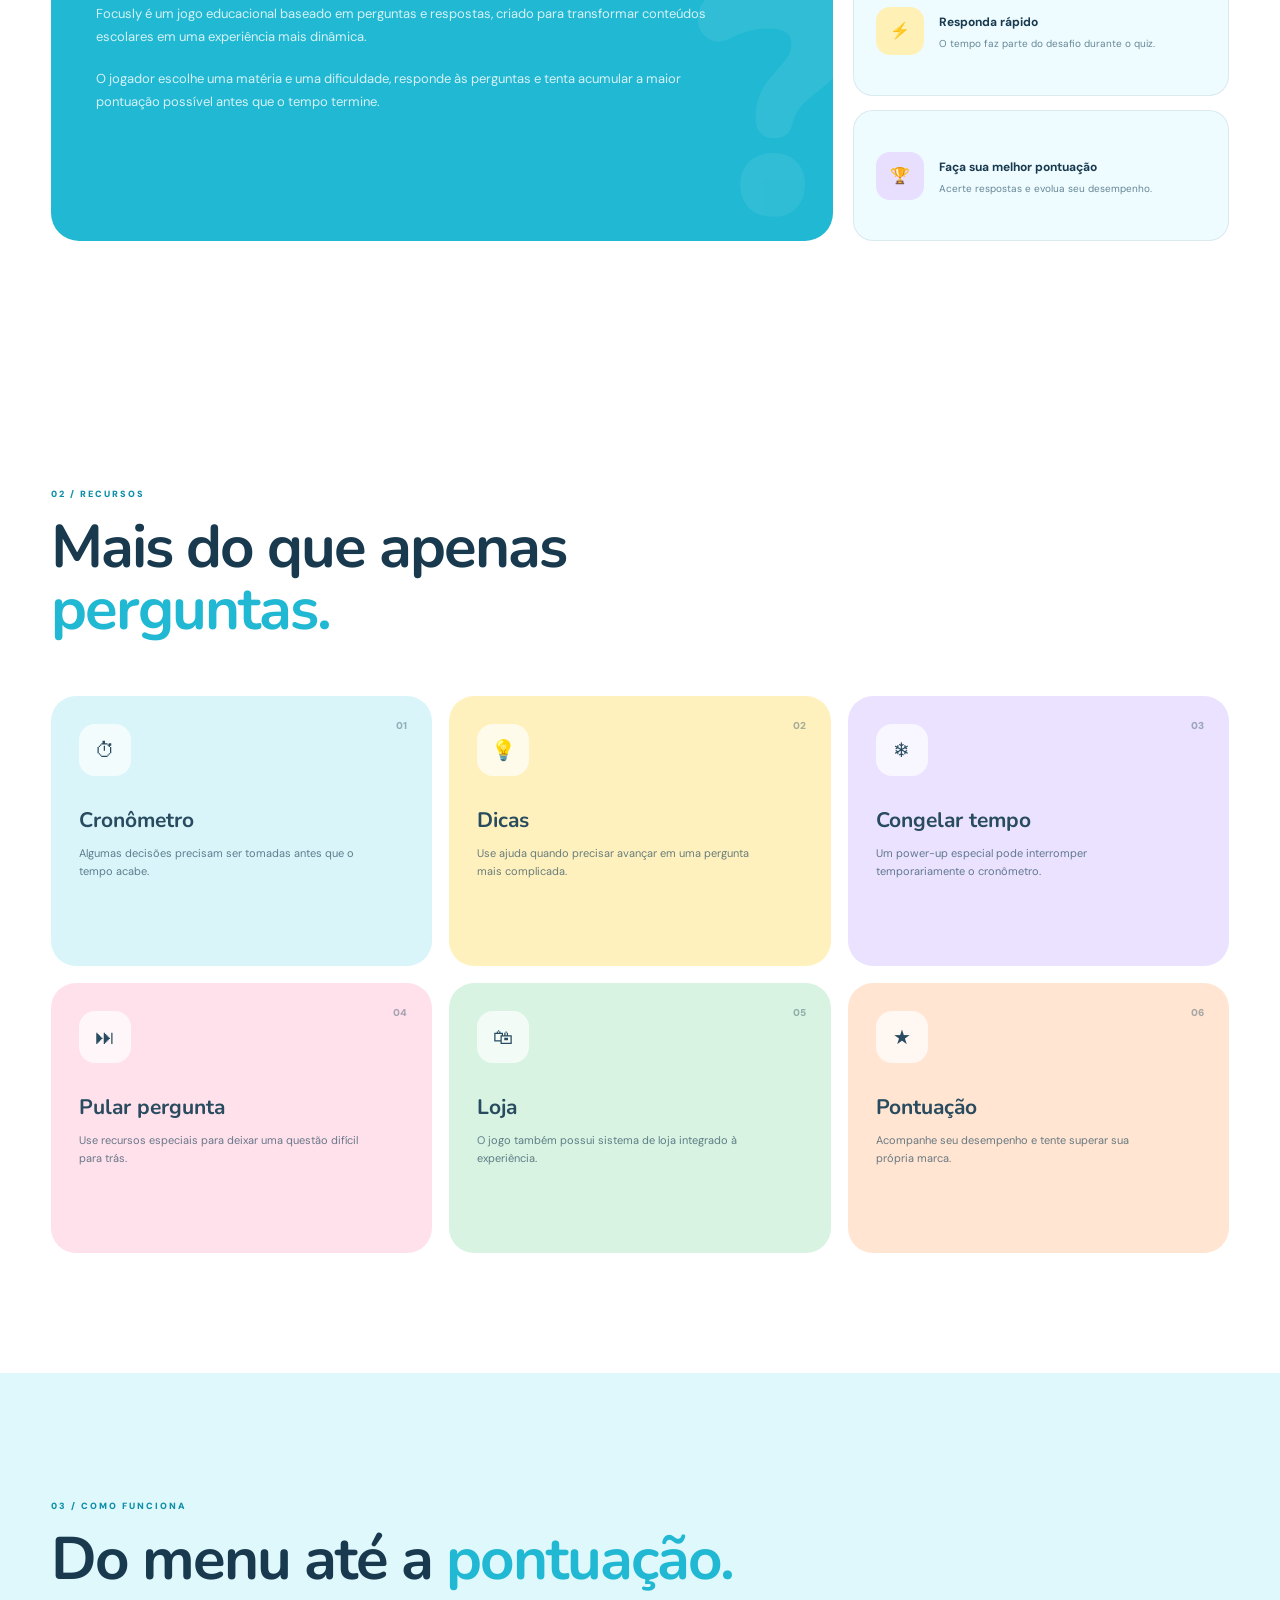
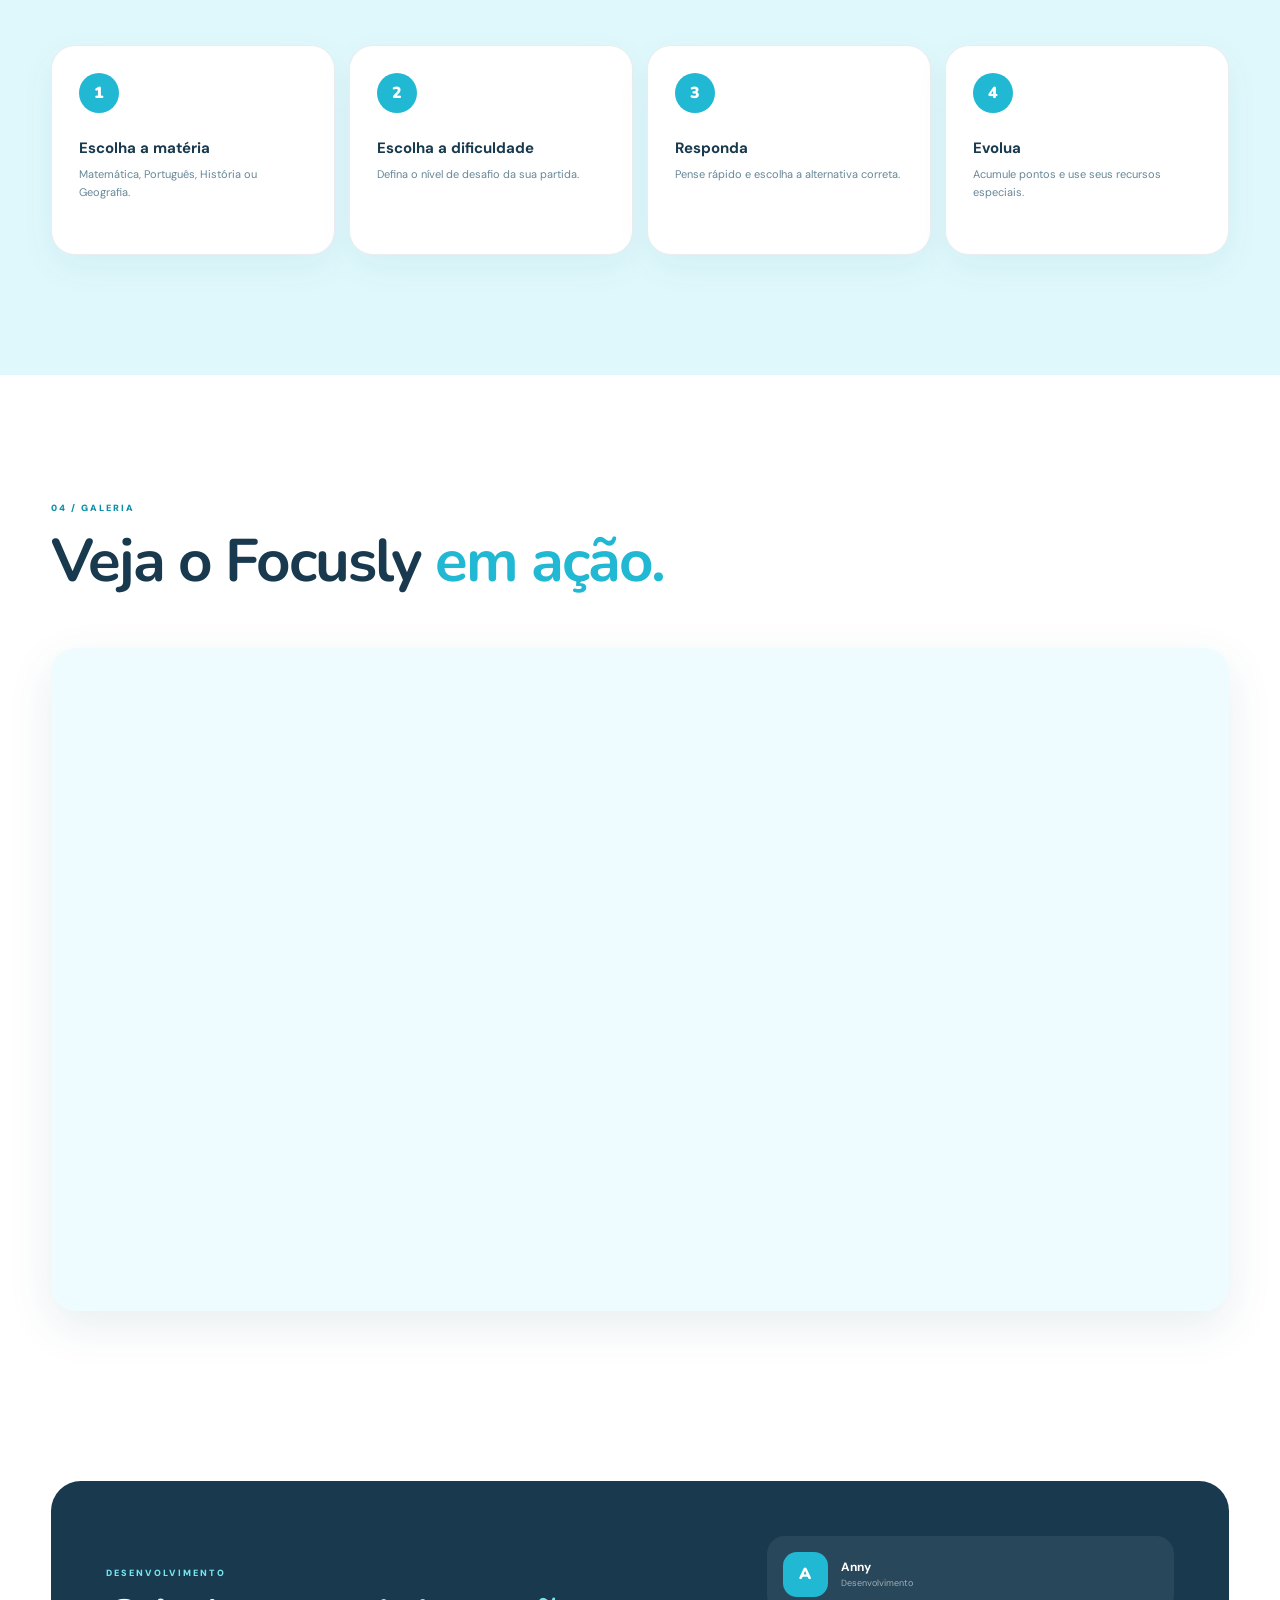
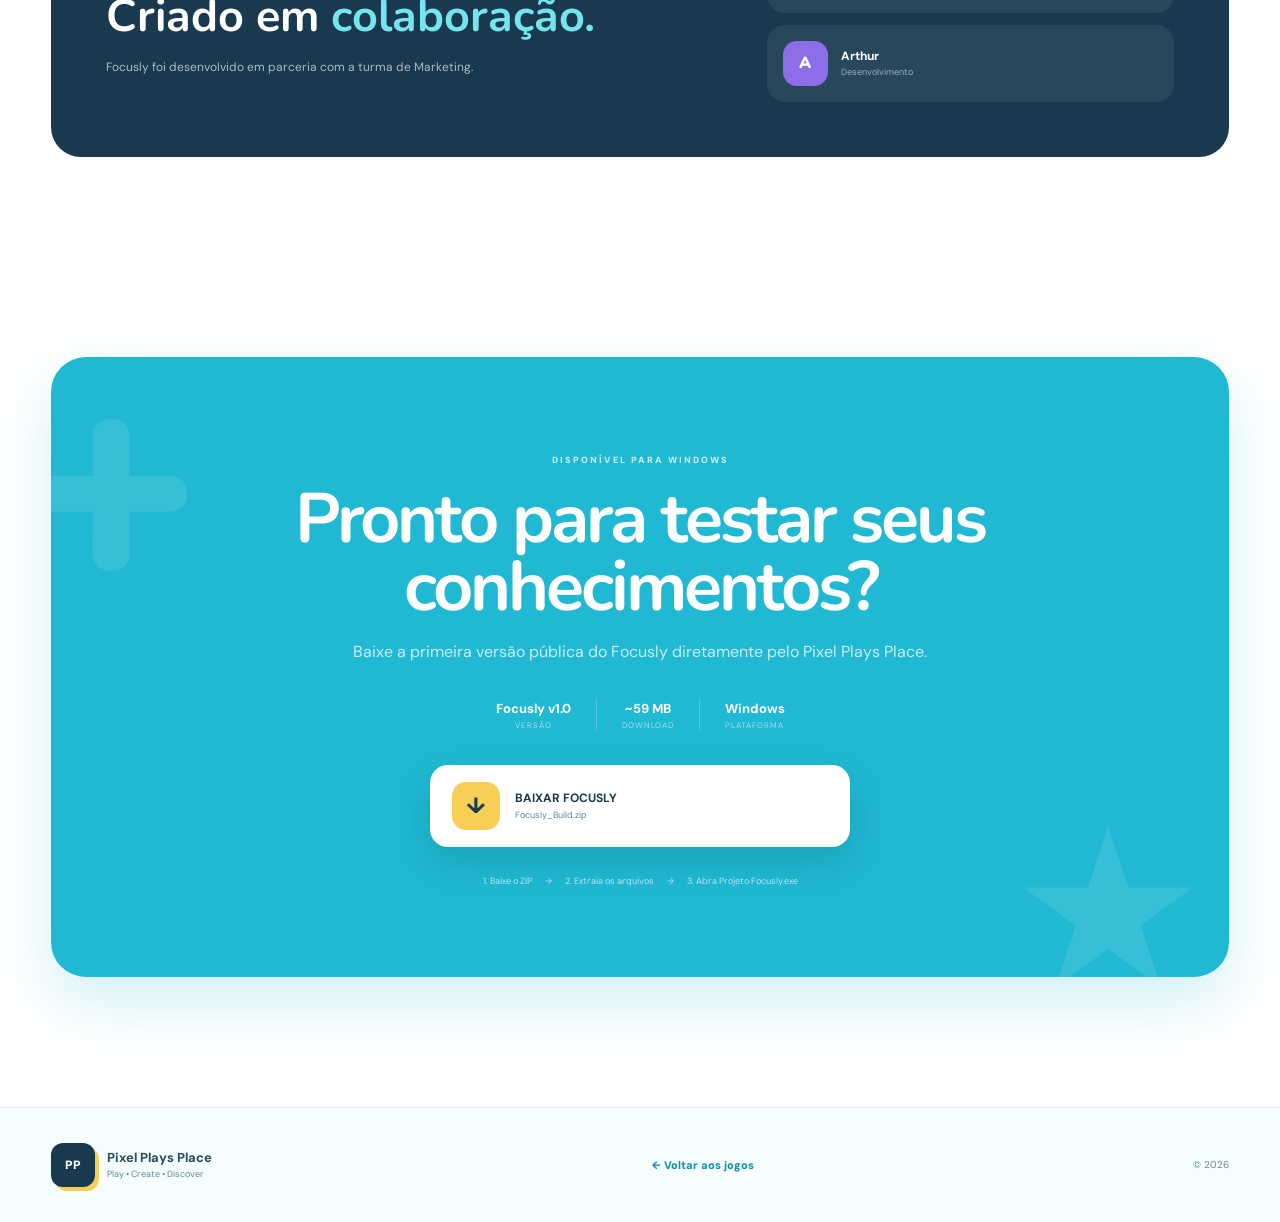
==== commit 3e09346e: "Exibe screenshot do Focusly na galeria" ====
--- a/jogos/focusly.html
+++ b/jogos/focusly.html
@@ -851,12 +851,12 @@
 
           <button
             class="screenshot main-screenshot reveal"
-            data-image="../assets/screenshots/focusly-menu.png"
+            data-image="../assets/screenshots/focusly-menu.webp?v=2"
             type="button"
           >
 
             <img
-              src="../assets/screenshots/focusly-menu.png"
+              src="../assets/screenshots/focusly-menu.webp?v=2"
               alt="Tela de escolha de matérias do Focusly"
             >
 
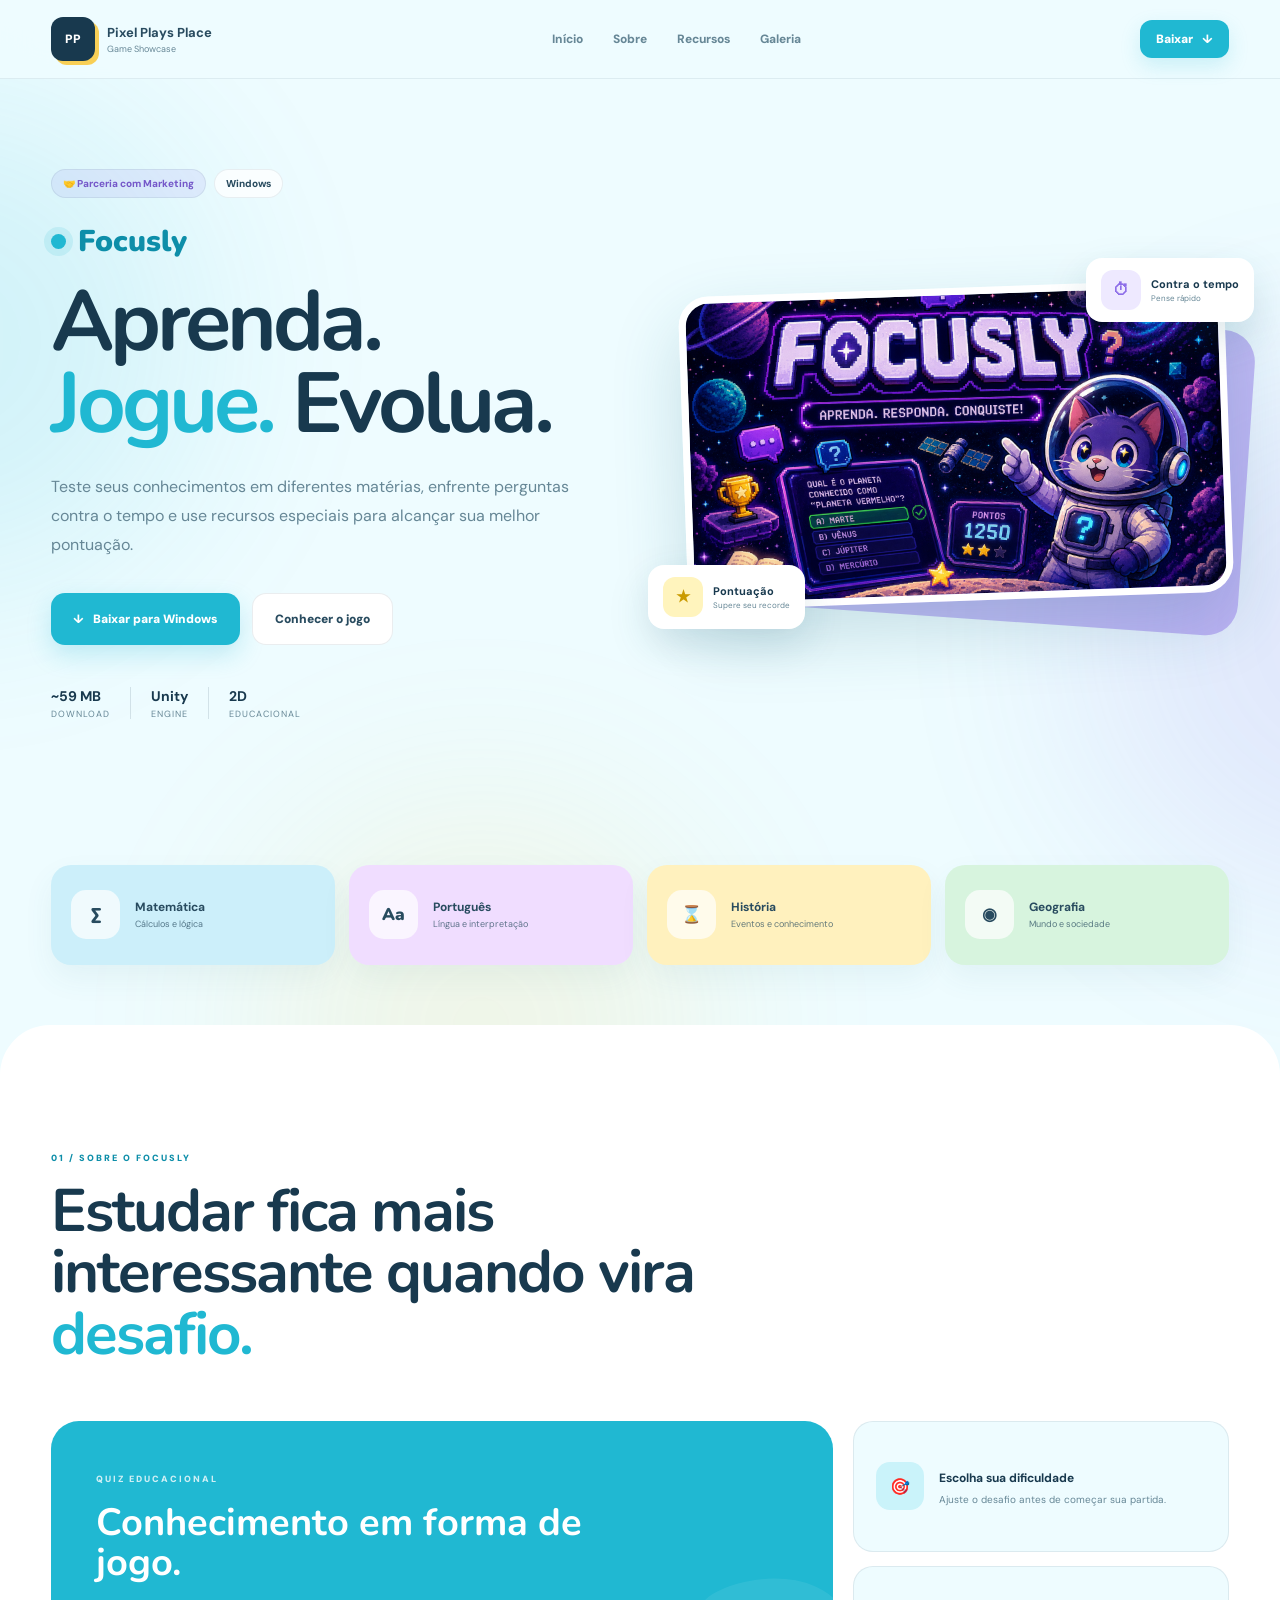
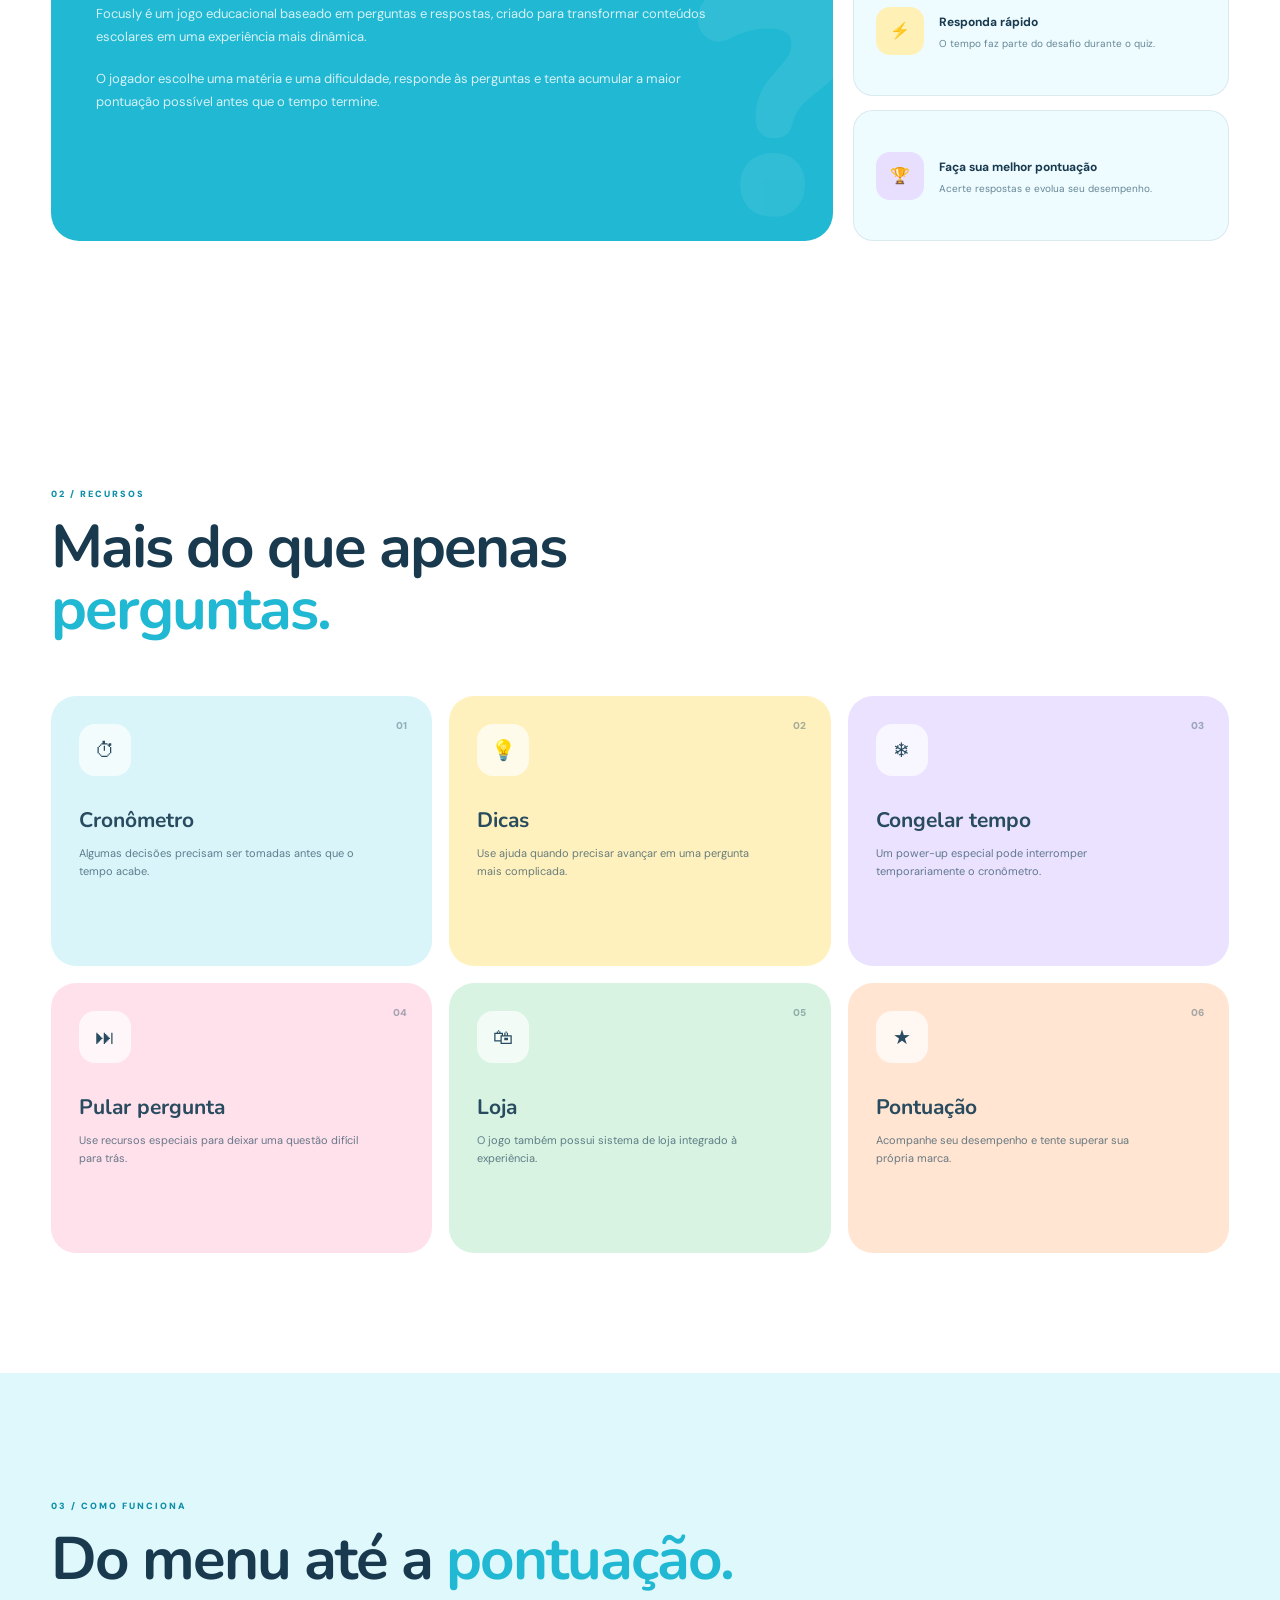
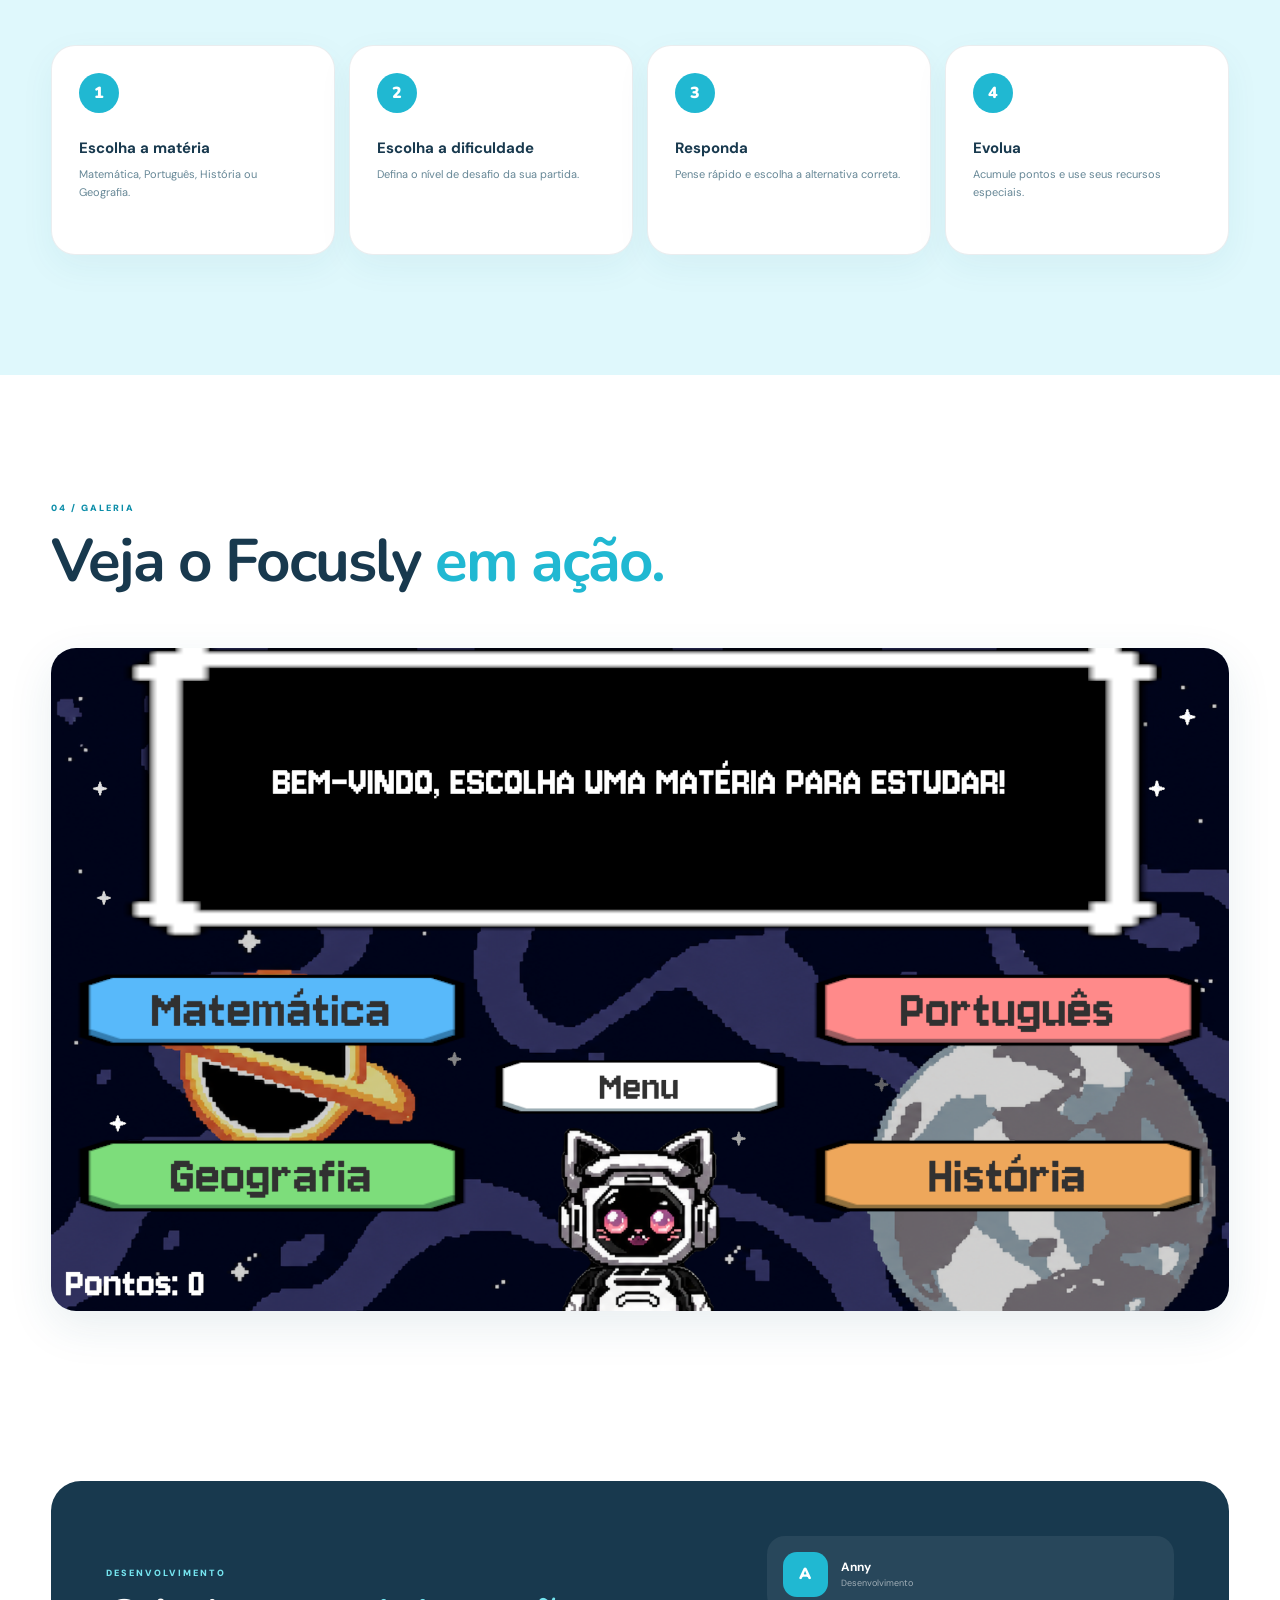
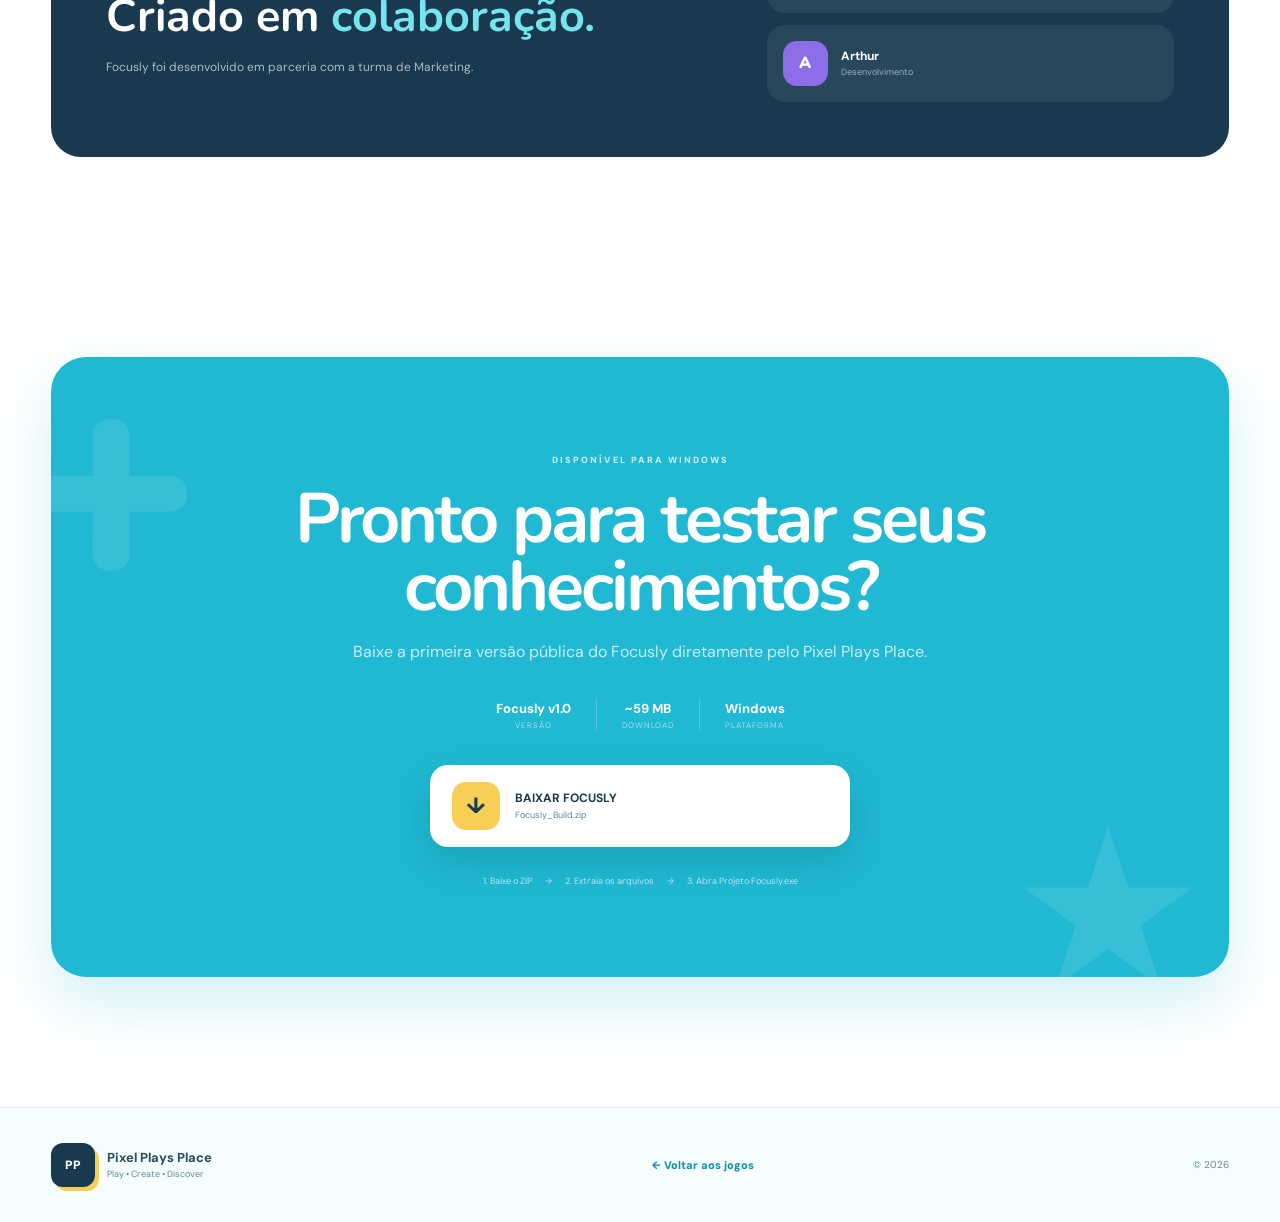
==== commit f4960ca3: "Corrige caminho do screenshot do Focusly" ====
--- a/jogos/focusly.html
+++ b/jogos/focusly.html
@@ -851,12 +851,12 @@
 
           <button
             class="screenshot main-screenshot reveal"
-            data-image="../assets/screenshots/focusly-menu.webp?v=2"
+            data-image="../assets/screenshots/focusly-menu.png?v=3"
             type="button"
           >
 
             <img
-              src="../assets/screenshots/focusly-menu.webp?v=2"
+              src="../assets/screenshots/focusly-menu.png?v=3"
               alt="Tela de escolha de matérias do Focusly"
             >
 
